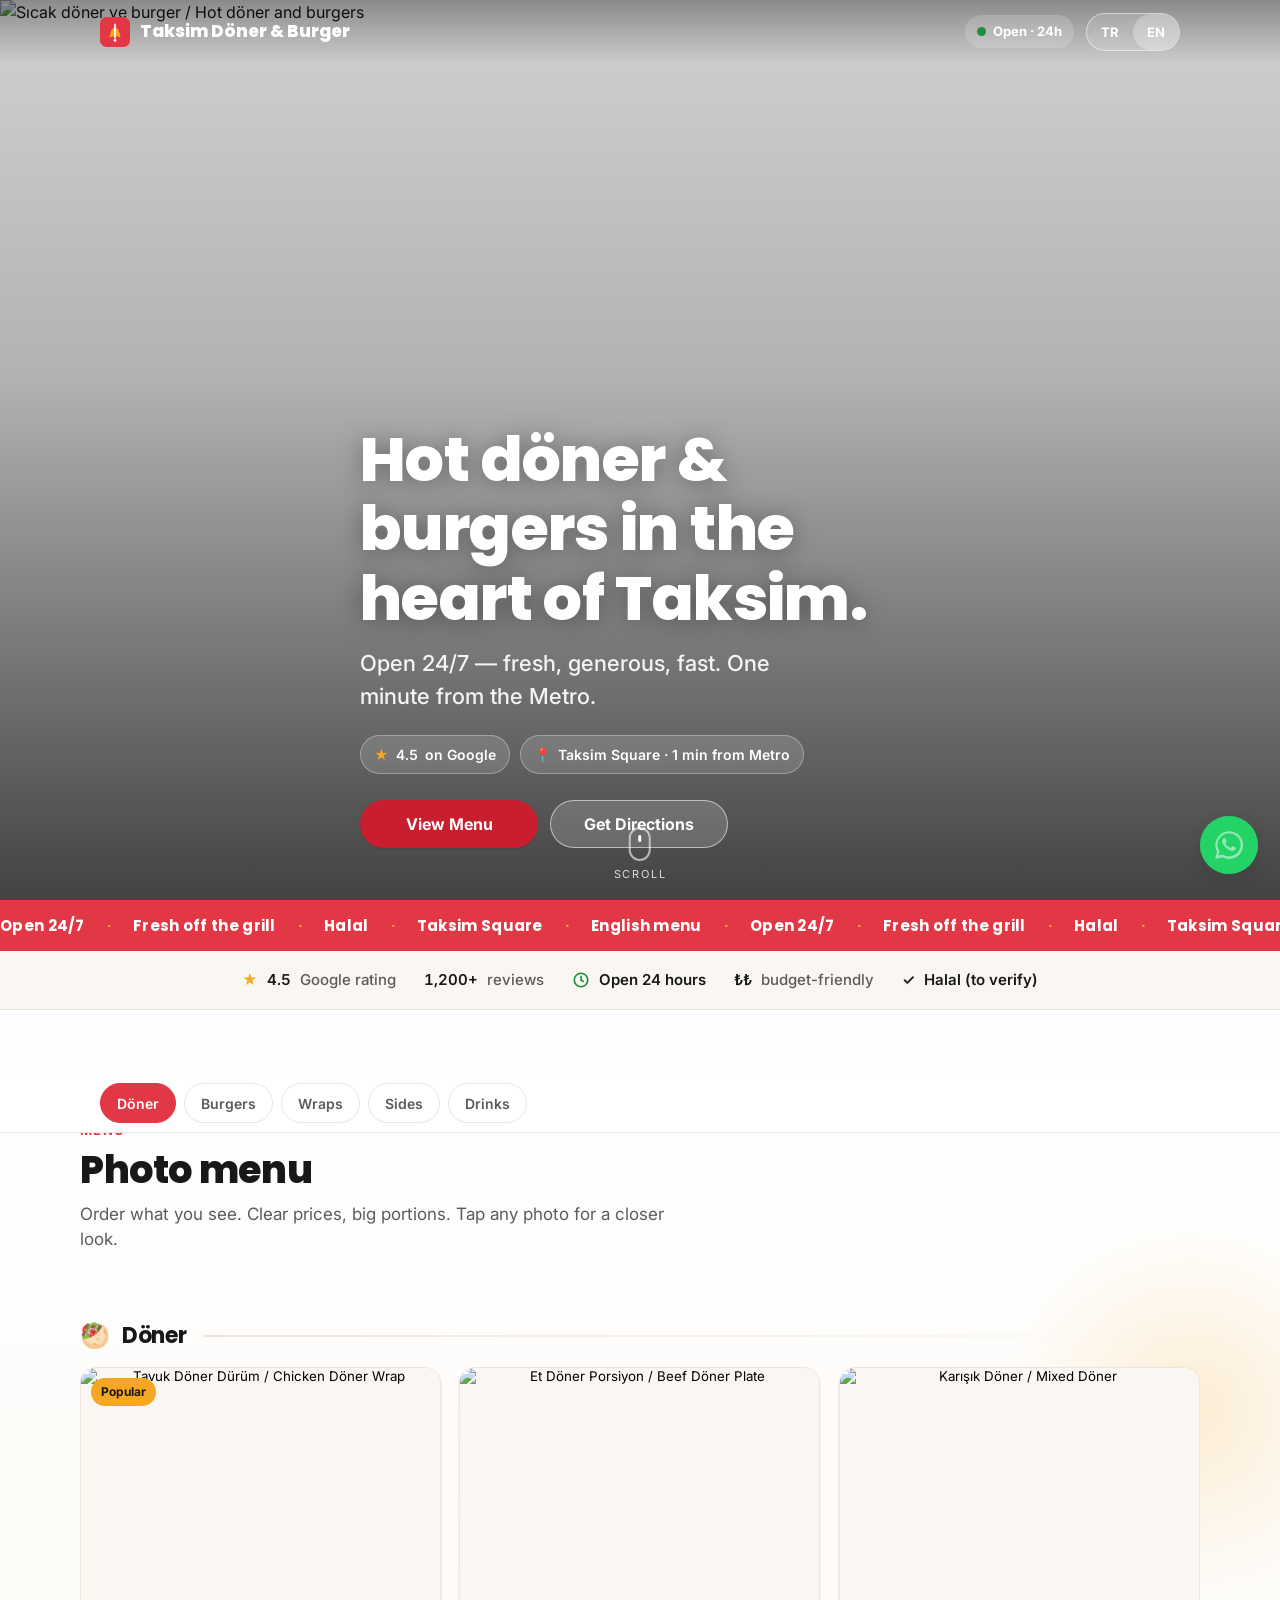
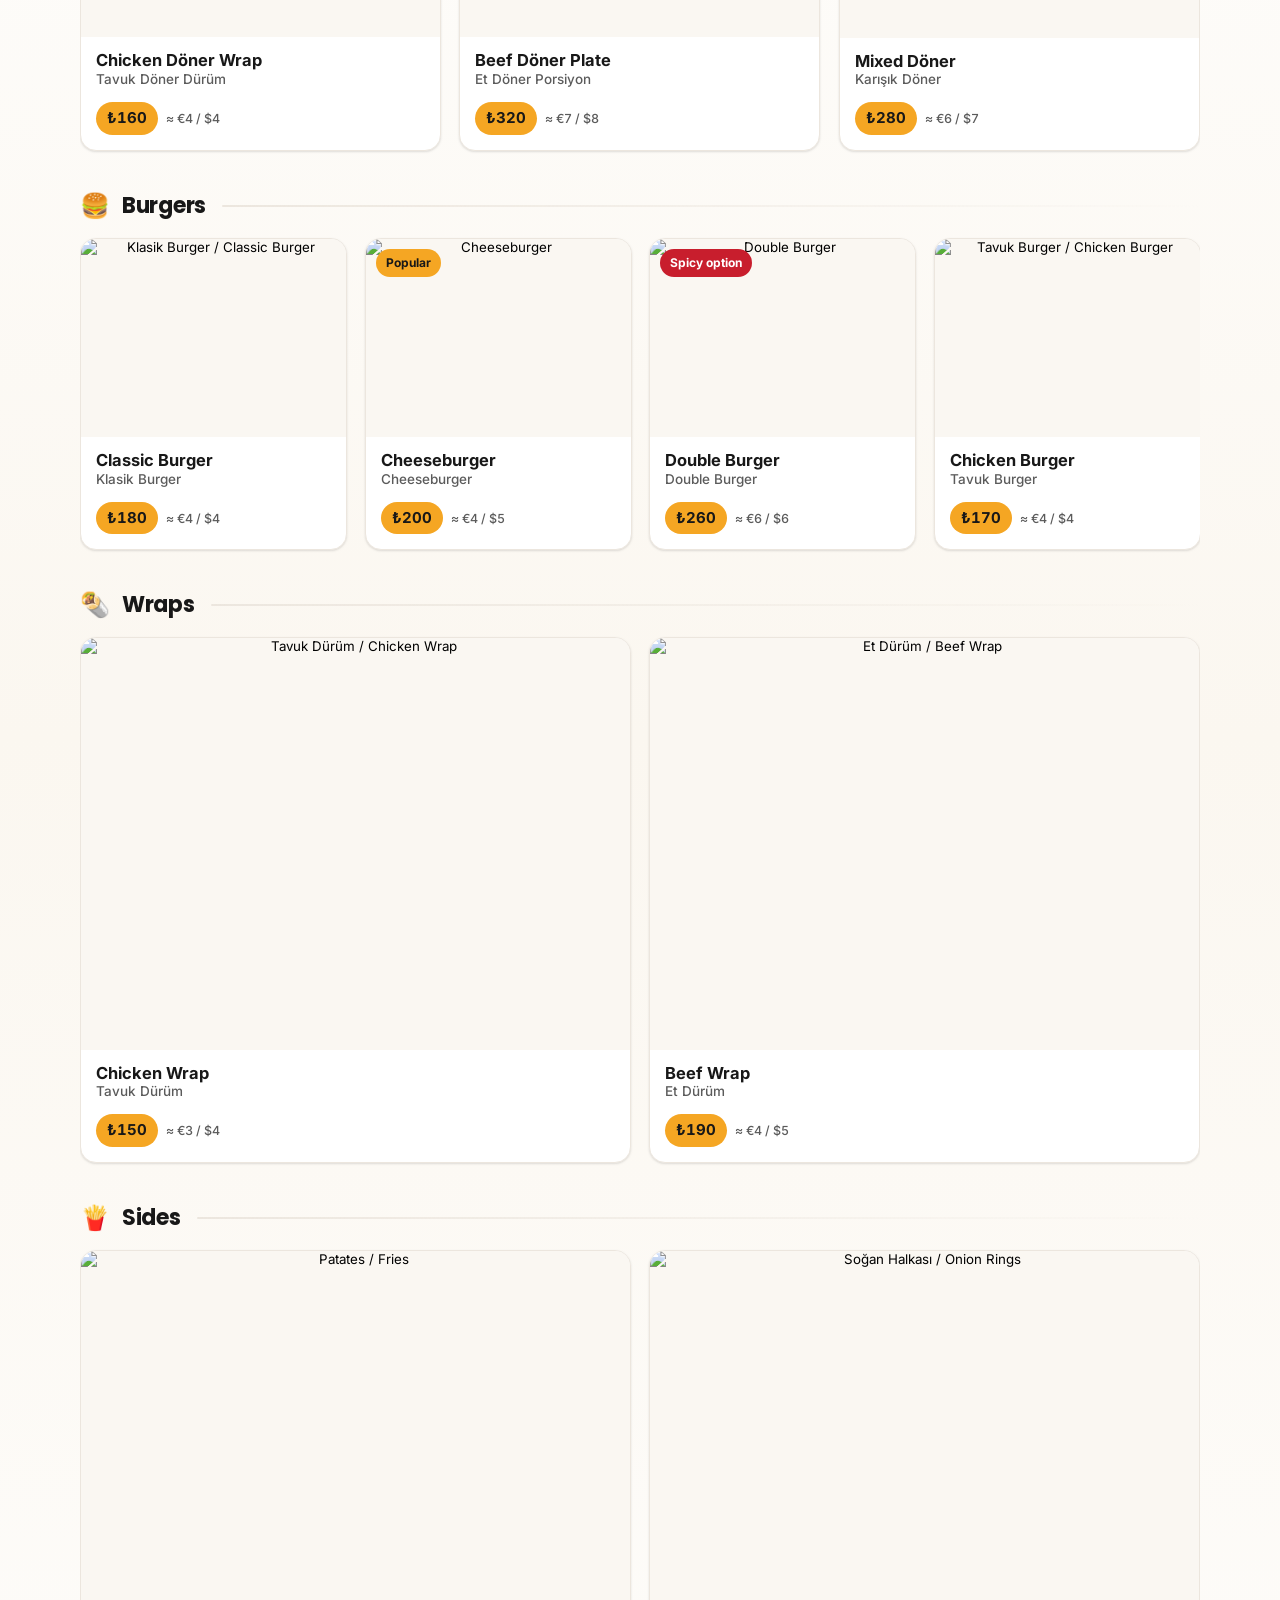
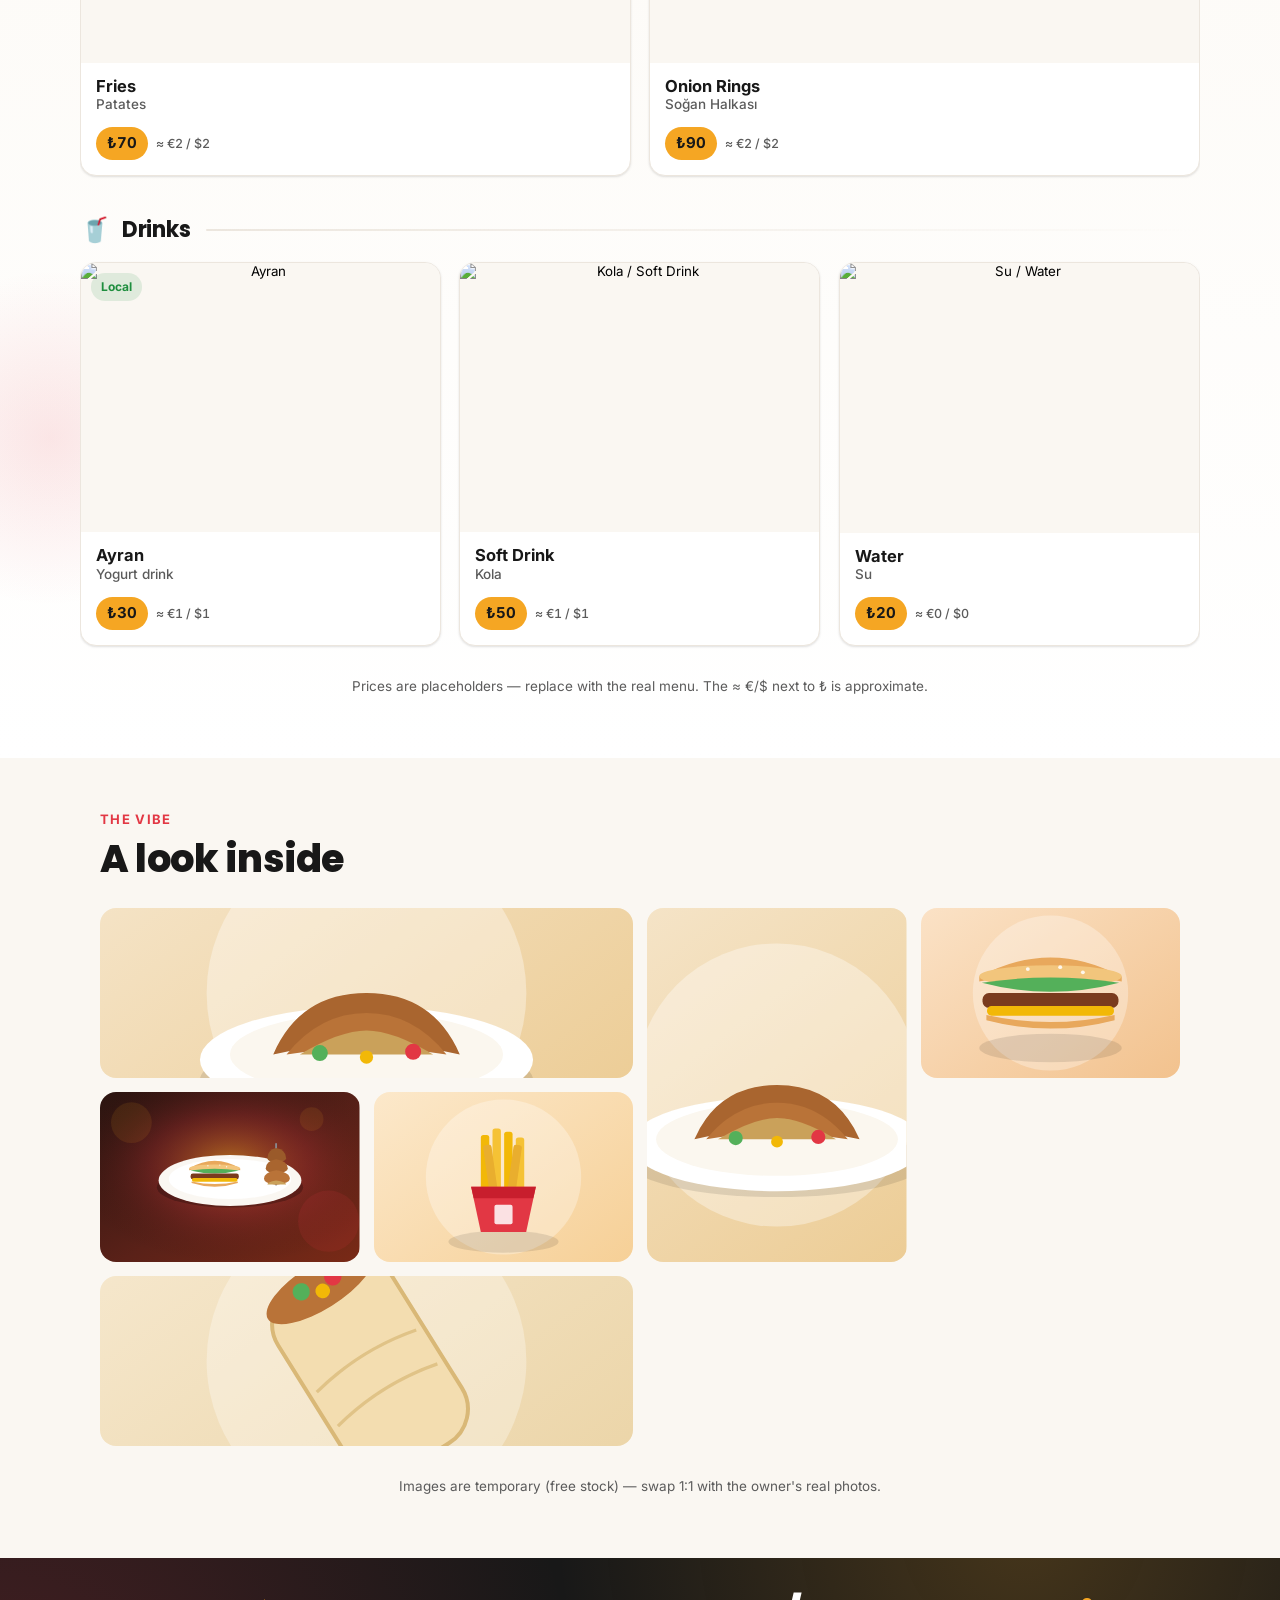
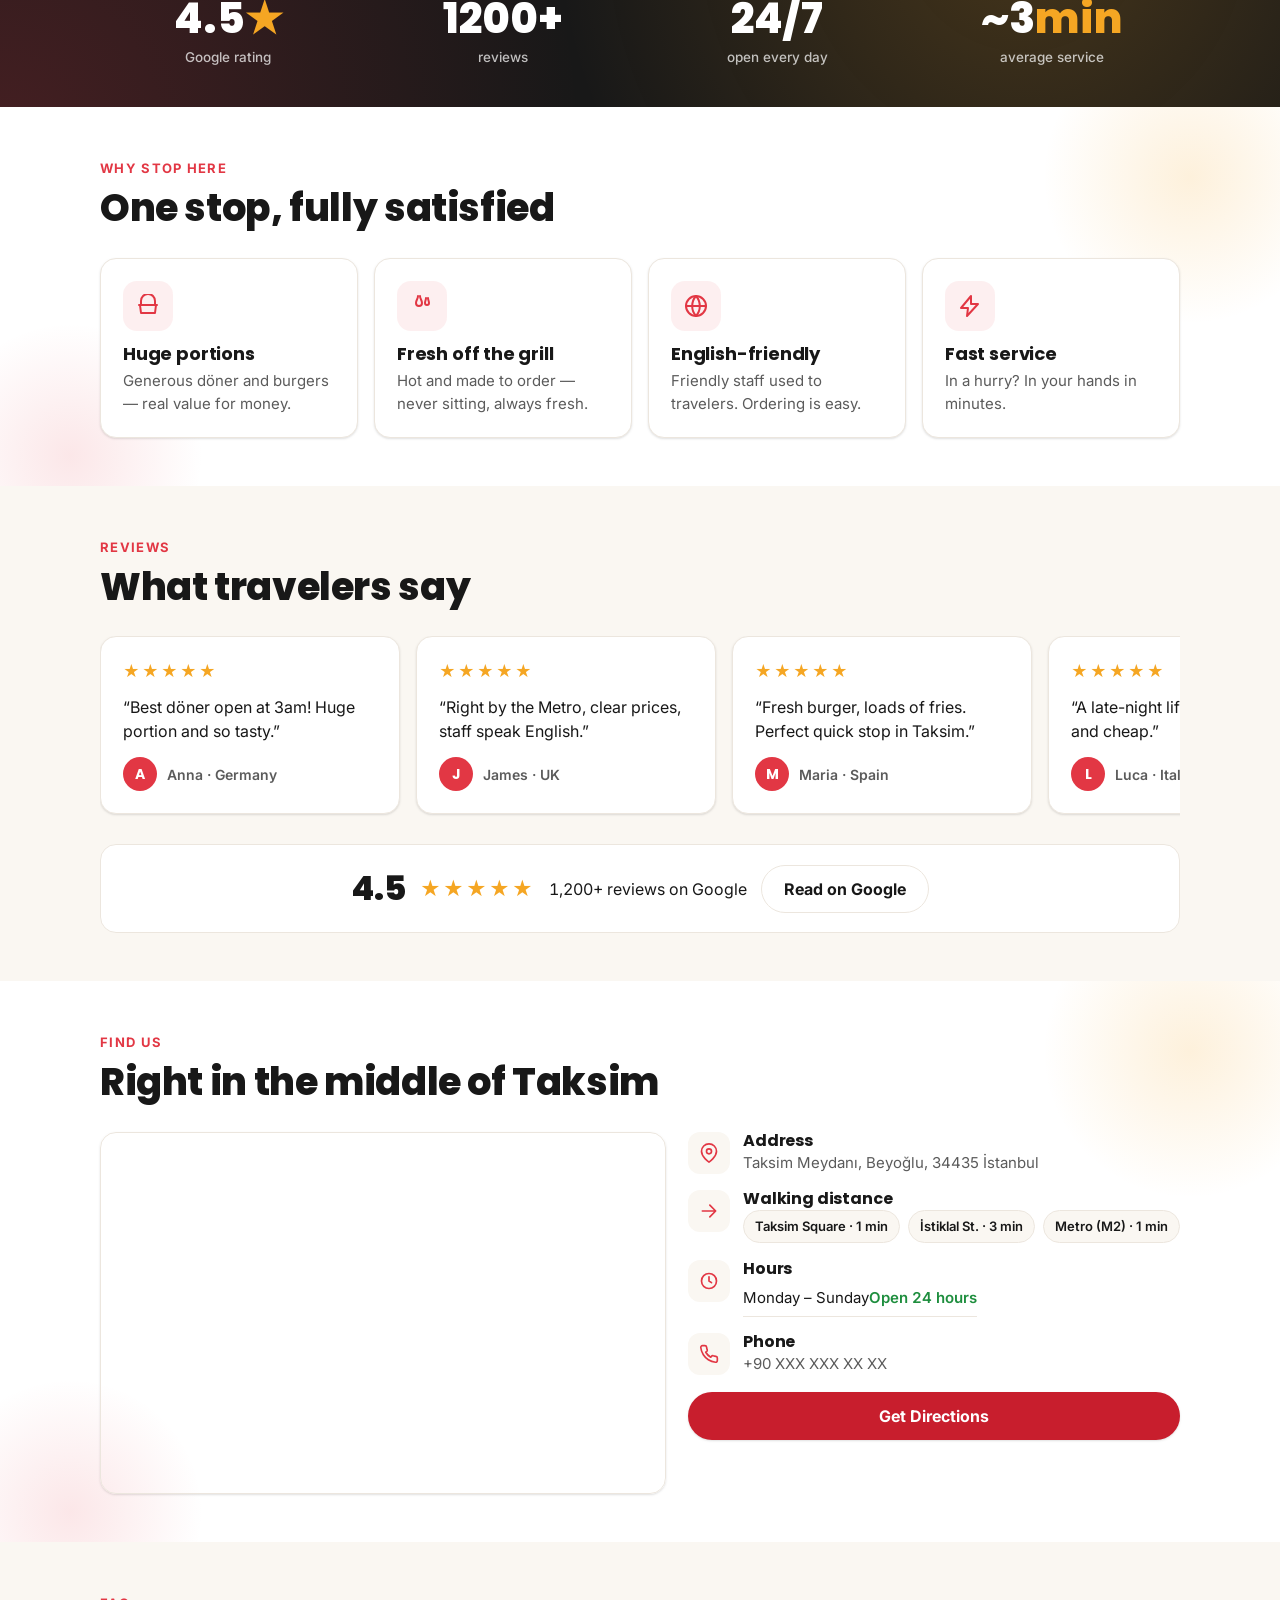
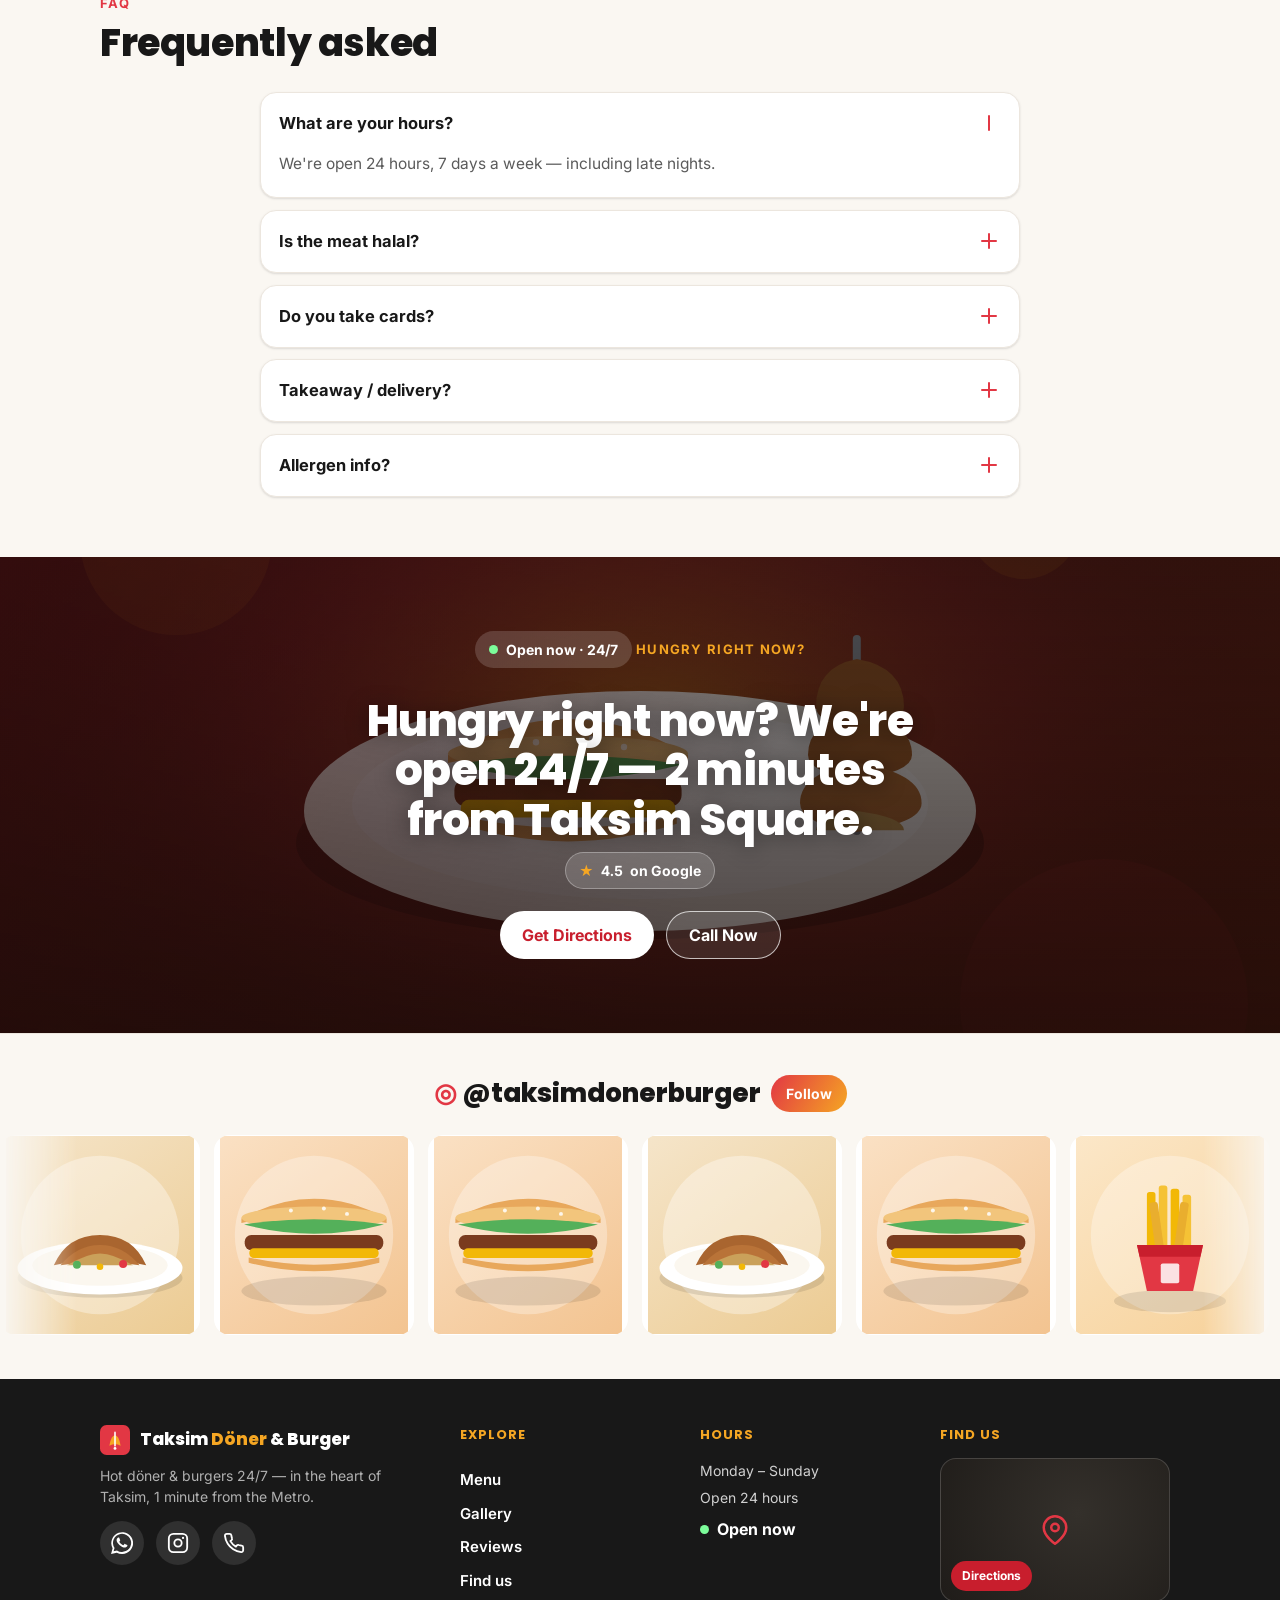
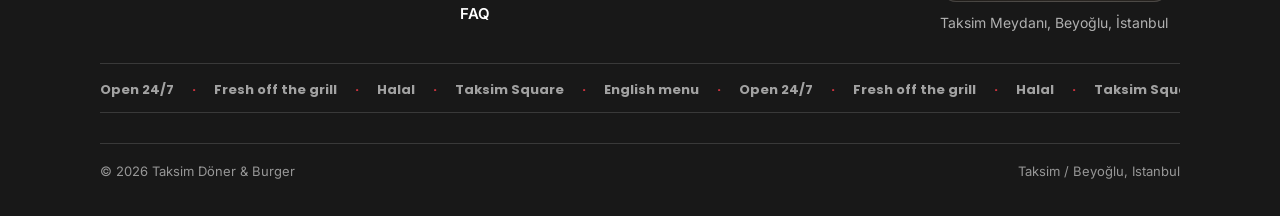
==== index.html @ 510b8939 "Taksim Döner & Burger — bilingual single-page restaurant site Static HTML + token CSS + vanilla JS w" ====
<!DOCTYPE html>
<html lang="tr">
<head>
  <meta charset="UTF-8" />
  <meta name="viewport" content="width=device-width, initial-scale=1, viewport-fit=cover" />
  <meta name="theme-color" content="#E23744" />

  <title>Taksim Döner &amp; Burger — 7/24 Sıcak Döner &amp; Burger | Taksim, İstanbul</title>
  <meta name="description" content="Taksim'in göbeğinde 7/24 açık, taze döner ve burger. Metro'ya 1 dakika. · Hot döner &amp; burgers in the heart of Taksim, open 24/7. 1 min from the Metro." />

  <link rel="canonical" href="https://taksimdonerburger.com/" />
  <link rel="icon" type="image/svg+xml" href="assets/favicon.svg" />
  <link rel="apple-touch-icon" href="assets/favicon.svg" />
  <link rel="manifest" href="site.webmanifest" />

  <!-- Open Graph / Twitter -->
  <meta property="og:type" content="restaurant" />
  <meta property="og:title" content="Taksim Döner &amp; Burger — open 24/7 in the heart of Taksim" />
  <meta property="og:description" content="Taze döner &amp; burger, 7/24 açık. Metro'ya 1 dakika. · Fresh döner &amp; burgers, open 24/7, 1 min from the Metro." />
  <meta property="og:image" content="assets/og.svg" />
  <meta property="og:locale" content="tr_TR" />
  <meta property="og:locale:alternate" content="en_US" />
  <meta name="twitter:card" content="summary_large_image" />

  <!-- Preconnect to media/lib CDNs -->
  <link rel="preconnect" href="https://images.unsplash.com" crossorigin />
  <link rel="preconnect" href="https://fonts.googleapis.com" />
  <link rel="preconnect" href="https://fonts.gstatic.com" crossorigin />
  <link rel="stylesheet" href="https://fonts.googleapis.com/css2?family=Inter:wght@400;500;600;700&family=Poppins:wght@600;700;800&display=swap" />
  <link rel="stylesheet" href="css/styles.css" />

  <!-- Restaurant JSON-LD (rich) -->
  <script type="application/ld+json">
  {
    "@context": "https://schema.org",
    "@type": "Restaurant",
    "name": "Taksim Döner & Burger",
    "image": "https://taksimdonerburger.com/assets/og.svg",
    "url": "https://taksimdonerburger.com/",
    "telephone": "+90XXXXXXXXXX",
    "servesCuisine": ["Döner", "Turkish", "Burgers", "Fast Food", "Halal"],
    "priceRange": "₺₺",
    "address": { "@type": "PostalAddress", "streetAddress": "Taksim Meydanı, Beyoğlu", "addressLocality": "İstanbul", "addressRegion": "İstanbul", "postalCode": "34435", "addressCountry": "TR" },
    "geo": { "@type": "GeoCoordinates", "latitude": 41.0364979, "longitude": 28.9826732 },
    "openingHoursSpecification": { "@type": "OpeningHoursSpecification", "dayOfWeek": ["Monday","Tuesday","Wednesday","Thursday","Friday","Saturday","Sunday"], "opens": "00:00", "closes": "23:59" },
    "aggregateRating": { "@type": "AggregateRating", "ratingValue": "4.5", "reviewCount": "1200" },
    "hasMap": "https://www.google.com/maps/place/Taksim+D%C3%B6ner+%26+Burger/@41.0364979,28.9826732,17z",
    "sameAs": ["https://instagram.com/"],
    "acceptsReservations": "False"
  }
  </script>
</head>
<body>
  <div class="progress" id="progress" aria-hidden="true"></div>

  <!-- ===================== TOP BAR ===================== -->
  <header class="topbar">
    <div class="wrap">
      <a class="brandmark" href="#top" aria-label="Taksim Döner & Burger — home">
        <img class="logo" src="assets/favicon.svg" width="30" height="30" alt="" />
        <span>Taksim <span class="accent">Döner</span> &amp; Burger</span>
      </a>
      <div class="spacer"></div>
      <span class="badge-open" id="openBadge" role="status" data-openstate>
        <span class="dot"></span>
        <span data-tr="Açık · 7/24" data-en="Open · 24h">Açık · 7/24</span>
      </span>
      <div class="lang-toggle" role="group" aria-label="Language / Dil">
        <span class="pill" aria-hidden="true"></span>
        <button id="btnTR" type="button" aria-pressed="true">TR</button>
        <button id="btnEN" type="button" aria-pressed="false">EN</button>
      </div>
      <a class="icon-btn topbar-phone" href="tel:+90XXXXXXXXXX" aria-label="Call / Ara">
        <svg width="22" height="22" viewBox="0 0 24 24" fill="none" stroke="currentColor" stroke-width="2" stroke-linecap="round" stroke-linejoin="round"><path d="M22 16.92v3a2 2 0 0 1-2.18 2 19.79 19.79 0 0 1-8.63-3.07 19.5 19.5 0 0 1-6-6 19.79 19.79 0 0 1-3.07-8.67A2 2 0 0 1 4.11 2h3a2 2 0 0 1 2 1.72c.13 1.05.36 2.07.7 3.06a2 2 0 0 1-.45 2.11L8.09 9.91a16 16 0 0 0 6 6l1.02-1.27a2 2 0 0 1 2.11-.45c.99.34 2.01.57 3.06.7A2 2 0 0 1 22 16.92z"/></svg>
      </a>
    </div>
  </header>
  <span id="top"></span>

  <!-- ===================== HERO ===================== -->
  <section class="hero" aria-label="Taksim Döner & Burger">
    <div class="media">
      <img class="kb" id="heroPoster" src="https://images.unsplash.com/photo-1561758033-d89a9ad46330?auto=format&fit=crop&w=1600&h=1000&q=80" data-fallback="assets/hero.svg" width="1600" height="1000" alt="Sıcak döner ve burger / Hot döner and burgers" fetchpriority="high" />
      <video id="heroVideo" muted loop playsinline autoplay preload="metadata" poster="assets/hero.svg" aria-hidden="true">
        <source src="assets/video/hero-1080.webm" type="video/webm" />
        <source src="assets/video/hero-1080.mp4" type="video/mp4" />
      </video>
    </div>
    <div class="scrim"></div>
    <div class="wrap">
      <h1 id="heroTitle" data-tr="Taksim'in göbeğinde sıcak döner &amp; burger." data-en="Hot döner &amp; burgers in the heart of Taksim.">Taksim'in göbeğinde sıcak döner &amp; burger.</h1>
      <p class="hook" data-tr="7/24 açığız — taze, doyurucu, hızlı. Metro'ya 1 dakika." data-en="Open 24/7 — fresh, generous, fast. One minute from the Metro.">7/24 açığız — taze, doyurucu, hızlı. Metro'ya 1 dakika.</p>
      <div class="chips">
        <span class="chip"><span class="star">★</span> <span class="tnum">4.5</span> <span data-tr="Google'da" data-en="on Google">Google'da</span></span>
        <span class="chip">📍 <span data-tr="Taksim Meydanı · Metro'ya 1 dk" data-en="Taksim Square · 1 min from Metro">Taksim Meydanı · Metro'ya 1 dk</span></span>
      </div>
      <div class="cta-row">
        <a class="btn btn-primary" href="#menu" data-tr="Menüyü Gör" data-en="View Menu">Menüyü Gör</a>
        <a class="btn btn-light" href="https://www.google.com/maps/place/Taksim+D%C3%B6ner+%26+Burger/@41.0364979,28.9826732,17z" target="_blank" rel="noopener" data-tr="Yol Tarifi" data-en="Get Directions">Yol Tarifi</a>
      </div>
    </div>
    <div class="scroll-cue" aria-hidden="true"><span class="mouse"></span><span data-tr="Kaydır" data-en="Scroll">Kaydır</span></div>
  </section>

  <!-- ===================== MARQUEE ===================== -->
  <div class="marquee" aria-hidden="true">
    <div class="track" id="marqueeTrack"></div>
  </div>

  <!-- ===================== TRUST ===================== -->
  <div class="trust">
    <div class="wrap">
      <span class="item"><span class="star">★</span> <span class="tnum" data-count="4.5">4.5</span> <span class="sub" data-tr="Google puanı" data-en="Google rating">Google puanı</span></span>
      <span class="item"><span class="tnum" data-count="1200" data-suffix="+">1,200+</span> <span class="sub" data-tr="değerlendirme" data-en="reviews">değerlendirme</span></span>
      <span class="item">
        <svg width="18" height="18" viewBox="0 0 24 24" fill="none" stroke="var(--success)" stroke-width="2.2" stroke-linecap="round" stroke-linejoin="round"><circle cx="12" cy="12" r="9"/><path d="M12 7v5l3 2"/></svg>
        <span data-tr="7/24 Açık" data-en="Open 24 hours">7/24 Açık</span>
      </span>
      <span class="item"><span class="tnum">₺₺</span> <span class="sub" data-tr="uygun fiyat" data-en="budget-friendly">uygun fiyat</span></span>
      <span class="item">✓ <span data-tr="Helal (doğrulanacak)" data-en="Halal (to verify)">Helal (doğrulanacak)</span></span>
    </div>
  </div>

  <!-- ===================== MENU ===================== -->
  <section id="menu">
    <div class="menu-tabs-shell">
      <nav class="menu-tabs" id="menuTabs" aria-label="Menu categories">
        <a href="#cat-doner"  data-tr="Döner"  data-en="Döner">Döner</a>
        <a href="#cat-burger" data-tr="Burger" data-en="Burgers">Burger</a>
        <a href="#cat-wrap"   data-tr="Dürüm"  data-en="Wraps">Dürüm</a>
        <a href="#cat-sides"  data-tr="Yanlar" data-en="Sides">Yanlar</a>
        <a href="#cat-drinks" data-tr="İçecek" data-en="Drinks">İçecek</a>
      </nav>
    </div>

    <div class="wrap section">
      <div class="sec-head reveal">
        <span class="eyebrow" data-tr="Menü" data-en="Menu">Menü</span>
        <h2 data-tr="Fotoğraflı menü" data-en="Photo menu">Fotoğraflı menü</h2>
        <p class="lead" data-tr="Gördüğünü ısmarla. Fiyatlar net, porsiyonlar büyük. Fotoğrafa dokun, yakından gör." data-en="Order what you see. Clear prices, big portions. Tap any photo for a closer look.">Gördüğünü ısmarla. Fiyatlar net, porsiyonlar büyük. Fotoğrafa dokun, yakından gör.</p>
      </div>

      <!-- DÖNER -->
      <div class="menu-cat" id="cat-doner">
        <h3 class="reveal"><span class="em">🥙</span> <span data-tr="Döner" data-en="Döner">Döner</span></h3>
        <div class="menu-grid">
          <article class="card reveal" data-name-tr="Tavuk Döner Dürüm" data-name-en="Chicken Döner Wrap" data-price="160" data-img="assets/doner.svg">
            <figure><button class="photo" type="button" aria-label="Tavuk Döner Dürüm"><img src="https://images.unsplash.com/photo-1633321702518-7feccafb94d5?auto=format&fit=crop&w=800&h=600&q=80" data-fallback="assets/doner.svg" width="800" height="600" loading="eager" decoding="async" alt="Tavuk Döner Dürüm / Chicken Döner Wrap" /></button><span class="tag popular" data-tr="Popüler" data-en="Popular">Popüler</span></figure>
            <div class="body"><div class="name"><span data-tr="Tavuk Döner Dürüm" data-en="Chicken Döner Wrap">Tavuk Döner Dürüm</span><span class="en2" data-tr="Chicken Döner Wrap" data-en="Tavuk Döner Dürüm">Chicken Döner Wrap</span></div>
            <div class="priceline"><span class="price-chip tnum">₺160</span><span class="price-approx tnum"></span></div></div>
          </article>
          <article class="card reveal" data-name-tr="Et Döner Porsiyon" data-name-en="Beef Döner Plate" data-price="320" data-img="assets/doner.svg">
            <figure><button class="photo" type="button" aria-label="Et Döner Porsiyon"><img src="https://images.unsplash.com/photo-1601050690597-df0568f70950?auto=format&fit=crop&w=800&h=600&q=80" data-fallback="assets/doner.svg" width="800" height="600" loading="eager" decoding="async" alt="Et Döner Porsiyon / Beef Döner Plate" /></button></figure>
            <div class="body"><div class="name"><span data-tr="Et Döner Porsiyon" data-en="Beef Döner Plate">Et Döner Porsiyon</span><span class="en2" data-tr="Beef Döner Plate" data-en="Et Döner Porsiyon">Beef Döner Plate</span></div>
            <div class="priceline"><span class="price-chip tnum">₺320</span><span class="price-approx tnum"></span></div></div>
          </article>
          <article class="card reveal" data-name-tr="Karışık Döner" data-name-en="Mixed Döner" data-price="280" data-img="assets/doner.svg">
            <figure><button class="photo" type="button" aria-label="Karışık Döner"><img src="https://images.unsplash.com/photo-1610057099443-fde8c4d50f91?auto=format&fit=crop&w=800&h=600&q=80" data-fallback="assets/doner.svg" width="800" height="600" loading="eager" decoding="async" alt="Karışık Döner / Mixed Döner" /></button></figure>
            <div class="body"><div class="name"><span data-tr="Karışık Döner" data-en="Mixed Döner">Karışık Döner</span><span class="en2" data-tr="Mixed Döner" data-en="Karışık Döner">Mixed Döner</span></div>
            <div class="priceline"><span class="price-chip tnum">₺280</span><span class="price-approx tnum"></span></div></div>
          </article>
        </div>
      </div>

      <!-- BURGERS -->
      <div class="menu-cat" id="cat-burger">
        <h3 class="reveal"><span class="em">🍔</span> <span data-tr="Burger" data-en="Burgers">Burger</span></h3>
        <div class="menu-grid">
          <article class="card reveal" data-name-tr="Klasik Burger" data-name-en="Classic Burger" data-price="180" data-img="assets/burger.svg">
            <figure><button class="photo" type="button" aria-label="Klasik Burger"><img src="https://images.unsplash.com/photo-1568901346375-23c9450c58cd?auto=format&fit=crop&w=800&h=600&q=80" data-fallback="assets/burger.svg" width="800" height="600" loading="eager" decoding="async" alt="Klasik Burger / Classic Burger" /></button></figure>
            <div class="body"><div class="name"><span data-tr="Klasik Burger" data-en="Classic Burger">Klasik Burger</span><span class="en2" data-tr="Classic Burger" data-en="Klasik Burger">Classic Burger</span></div>
            <div class="priceline"><span class="price-chip tnum">₺180</span><span class="price-approx tnum"></span></div></div>
          </article>
          <article class="card reveal" data-name-tr="Cheeseburger" data-name-en="Cheeseburger" data-price="200" data-img="assets/burger.svg">
            <figure><button class="photo" type="button" aria-label="Cheeseburger"><img src="https://images.unsplash.com/photo-1550547660-d9450f859349?auto=format&fit=crop&w=800&h=600&q=80" data-fallback="assets/burger.svg" width="800" height="600" loading="eager" decoding="async" alt="Cheeseburger" /></button><span class="tag popular" data-tr="Popüler" data-en="Popular">Popüler</span></figure>
            <div class="body"><div class="name"><span data-tr="Cheeseburger" data-en="Cheeseburger">Cheeseburger</span><span class="en2" data-tr="Cheeseburger" data-en="Cheeseburger">Cheeseburger</span></div>
            <div class="priceline"><span class="price-chip tnum">₺200</span><span class="price-approx tnum"></span></div></div>
          </article>
          <article class="card reveal" data-name-tr="Double Burger" data-name-en="Double Burger" data-price="260" data-img="assets/burger.svg">
            <figure><button class="photo" type="button" aria-label="Double Burger"><img src="https://images.unsplash.com/photo-1586190848861-99aa4a171e90?auto=format&fit=crop&w=800&h=600&q=80" data-fallback="assets/burger.svg" width="800" height="600" loading="eager" decoding="async" alt="Double Burger" /></button><span class="tag spicy" data-tr="Acılı opsiyon" data-en="Spicy option">Acılı opsiyon</span></figure>
            <div class="body"><div class="name"><span data-tr="Double Burger" data-en="Double Burger">Double Burger</span><span class="en2" data-tr="Double Burger" data-en="Double Burger">Double Burger</span></div>
            <div class="priceline"><span class="price-chip tnum">₺260</span><span class="price-approx tnum"></span></div></div>
          </article>
          <article class="card reveal" data-name-tr="Tavuk Burger" data-name-en="Chicken Burger" data-price="170" data-img="assets/burger.svg">
            <figure><button class="photo" type="button" aria-label="Tavuk Burger"><img src="https://images.unsplash.com/photo-1606755962773-d324e0a13086?auto=format&fit=crop&w=800&h=600&q=80" data-fallback="assets/burger.svg" width="800" height="600" loading="eager" decoding="async" alt="Tavuk Burger / Chicken Burger" /></button></figure>
            <div class="body"><div class="name"><span data-tr="Tavuk Burger" data-en="Chicken Burger">Tavuk Burger</span><span class="en2" data-tr="Chicken Burger" data-en="Tavuk Burger">Chicken Burger</span></div>
            <div class="priceline"><span class="price-chip tnum">₺170</span><span class="price-approx tnum"></span></div></div>
          </article>
        </div>
      </div>

      <!-- WRAPS -->
      <div class="menu-cat" id="cat-wrap">
        <h3 class="reveal"><span class="em">🌯</span> <span data-tr="Dürüm" data-en="Wraps">Dürüm</span></h3>
        <div class="menu-grid">
          <article class="card reveal" data-name-tr="Tavuk Dürüm" data-name-en="Chicken Wrap" data-price="150" data-img="assets/wrap.svg">
            <figure><button class="photo" type="button" aria-label="Tavuk Dürüm"><img src="https://images.unsplash.com/photo-1626700051175-6818013e1d4f?auto=format&fit=crop&w=800&h=600&q=80" data-fallback="assets/wrap.svg" width="800" height="600" loading="eager" decoding="async" alt="Tavuk Dürüm / Chicken Wrap" /></button></figure>
            <div class="body"><div class="name"><span data-tr="Tavuk Dürüm" data-en="Chicken Wrap">Tavuk Dürüm</span><span class="en2" data-tr="Chicken Wrap" data-en="Tavuk Dürüm">Chicken Wrap</span></div>
            <div class="priceline"><span class="price-chip tnum">₺150</span><span class="price-approx tnum"></span></div></div>
          </article>
          <article class="card reveal" data-name-tr="Et Dürüm" data-name-en="Beef Wrap" data-price="190" data-img="assets/wrap.svg">
            <figure><button class="photo" type="button" aria-label="Et Dürüm"><img src="https://images.unsplash.com/photo-1562967914-608f82629710?auto=format&fit=crop&w=800&h=600&q=80" data-fallback="assets/wrap.svg" width="800" height="600" loading="eager" decoding="async" alt="Et Dürüm / Beef Wrap" /></button></figure>
            <div class="body"><div class="name"><span data-tr="Et Dürüm" data-en="Beef Wrap">Et Dürüm</span><span class="en2" data-tr="Beef Wrap" data-en="Et Dürüm">Beef Wrap</span></div>
            <div class="priceline"><span class="price-chip tnum">₺190</span><span class="price-approx tnum"></span></div></div>
          </article>
        </div>
      </div>

      <!-- SIDES -->
      <div class="menu-cat" id="cat-sides">
        <h3 class="reveal"><span class="em">🍟</span> <span data-tr="Yanlar" data-en="Sides">Yanlar</span></h3>
        <div class="menu-grid">
          <article class="card reveal" data-name-tr="Patates" data-name-en="Fries" data-price="70" data-img="assets/sides.svg">
            <figure><button class="photo" type="button" aria-label="Patates"><img src="https://images.unsplash.com/photo-1573080496219-bb080dd4f877?auto=format&fit=crop&w=800&h=600&q=80" data-fallback="assets/sides.svg" width="800" height="600" loading="eager" decoding="async" alt="Patates / Fries" /></button></figure>
            <div class="body"><div class="name"><span data-tr="Patates" data-en="Fries">Patates</span><span class="en2" data-tr="Fries" data-en="Patates">Fries</span></div>
            <div class="priceline"><span class="price-chip tnum">₺70</span><span class="price-approx tnum"></span></div></div>
          </article>
          <article class="card reveal" data-name-tr="Soğan Halkası" data-name-en="Onion Rings" data-price="90" data-img="assets/sides.svg">
            <figure><button class="photo" type="button" aria-label="Soğan Halkası"><img src="https://images.unsplash.com/photo-1639024471283-03518883512d?auto=format&fit=crop&w=800&h=600&q=80" data-fallback="assets/sides.svg" width="800" height="600" loading="eager" decoding="async" alt="Soğan Halkası / Onion Rings" /></button></figure>
            <div class="body"><div class="name"><span data-tr="Soğan Halkası" data-en="Onion Rings">Soğan Halkası</span><span class="en2" data-tr="Onion Rings" data-en="Soğan Halkası">Onion Rings</span></div>
            <div class="priceline"><span class="price-chip tnum">₺90</span><span class="price-approx tnum"></span></div></div>
          </article>
        </div>
      </div>

      <!-- DRINKS -->
      <div class="menu-cat" id="cat-drinks">
        <h3 class="reveal"><span class="em">🥤</span> <span data-tr="İçecek" data-en="Drinks">İçecek</span></h3>
        <div class="menu-grid">
          <article class="card reveal" data-name-tr="Ayran" data-name-en="Ayran" data-price="30" data-img="assets/drinks.svg">
            <figure><button class="photo" type="button" aria-label="Ayran"><img src="https://images.unsplash.com/photo-1550583724-b2692b85b150?auto=format&fit=crop&w=800&h=600&q=80" data-fallback="assets/drinks.svg" width="800" height="600" loading="eager" decoding="async" alt="Ayran" /></button><span class="tag veg" data-tr="Yerel" data-en="Local">Yerel</span></figure>
            <div class="body"><div class="name"><span data-tr="Ayran" data-en="Ayran">Ayran</span><span class="en2" data-tr="Yoğurt içeceği" data-en="Yogurt drink">Yoğurt içeceği</span></div>
            <div class="priceline"><span class="price-chip tnum">₺30</span><span class="price-approx tnum"></span></div></div>
          </article>
          <article class="card reveal" data-name-tr="Kola" data-name-en="Soft Drink" data-price="50" data-img="assets/drinks.svg">
            <figure><button class="photo" type="button" aria-label="Kola"><img src="https://images.unsplash.com/photo-1581636625402-29b2a704ef13?auto=format&fit=crop&w=800&h=600&q=80" data-fallback="assets/drinks.svg" width="800" height="600" loading="eager" decoding="async" alt="Kola / Soft Drink" /></button></figure>
            <div class="body"><div class="name"><span data-tr="Kola" data-en="Soft Drink">Kola</span><span class="en2" data-tr="Soft Drink" data-en="Kola">Soft Drink</span></div>
            <div class="priceline"><span class="price-chip tnum">₺50</span><span class="price-approx tnum"></span></div></div>
          </article>
          <article class="card reveal" data-name-tr="Su" data-name-en="Water" data-price="20" data-img="assets/drinks.svg">
            <figure><button class="photo" type="button" aria-label="Su"><img src="https://images.unsplash.com/photo-1560023907-5f339617ea30?auto=format&fit=crop&w=800&h=600&q=80" data-fallback="assets/drinks.svg" width="800" height="600" loading="eager" decoding="async" alt="Su / Water" /></button></figure>
            <div class="body"><div class="name"><span data-tr="Su" data-en="Water">Su</span><span class="en2" data-tr="Water" data-en="Su">Water</span></div>
            <div class="priceline"><span class="price-chip tnum">₺20</span><span class="price-approx tnum"></span></div></div>
          </article>
        </div>
      </div>

      <p class="menu-note" data-tr="Fiyatlar örnektir — gerçek menü ile güncelleyin. ₺ yanındaki ≈ €/$ yaklaşıktır." data-en="Prices are placeholders — replace with the real menu. The ≈ €/$ next to ₺ is approximate.">Fiyatlar örnektir — gerçek menü ile güncelleyin. ₺ yanındaki ≈ €/$ yaklaşıktır.</p>
    </div>
  </section>

  <!-- ===================== GALLERY ===================== -->
  <section class="section alt" id="gallery">
    <div class="wrap">
      <div class="sec-head reveal">
        <span class="eyebrow" data-tr="Ortam" data-en="The vibe">Ortam</span>
        <h2 data-tr="Bir bakış" data-en="A look inside">Bir bakış</h2>
      </div>
      <div class="gallery">
        <figure class="wide reveal-img" data-name-tr="Izgara başında" data-name-en="At the grill"><img src="https://images.unsplash.com/photo-1544025162-d76694265947?auto=format&fit=crop&w=900&h=600&q=80" data-fallback="assets/doner.svg" width="900" height="600" loading="lazy" decoding="async" alt="Izgara / Grill" /><figcaption data-tr="Izgara başında" data-en="At the grill">Izgara başında</figcaption></figure>
        <figure class="tall reveal-img" data-name-tr="Döner şişte" data-name-en="Döner on the spit"><img src="https://images.unsplash.com/photo-1529006557810-274b9b2fc783?auto=format&fit=crop&w=600&h=800&q=80" data-fallback="assets/doner.svg" width="600" height="800" loading="lazy" decoding="async" alt="Döner şişte / Döner on the spit" /><figcaption data-tr="Döner şişte" data-en="Döner on the spit">Döner şişte</figcaption></figure>
        <figure class="reveal-img" data-name-tr="Taze burger" data-name-en="Fresh burger"><img src="https://images.unsplash.com/photo-1571091718767-18b5b1457add?auto=format&fit=crop&w=600&h=600&q=80" data-fallback="assets/burger.svg" width="600" height="600" loading="lazy" decoding="async" alt="Taze burger / Fresh burger" /><figcaption data-tr="Taze burger" data-en="Fresh burger">Taze burger</figcaption></figure>
        <figure class="reveal-img" data-name-tr="Taksim sokakları" data-name-en="Taksim streets"><img src="https://images.unsplash.com/photo-1524231757912-21f4fe3a7200?auto=format&fit=crop&w=600&h=600&q=80" data-fallback="assets/hero.svg" width="600" height="600" loading="lazy" decoding="async" alt="Taksim / İstanbul" /><figcaption data-tr="Taksim sokakları" data-en="Taksim streets">Taksim sokakları</figcaption></figure>
        <figure class="reveal-img" data-name-tr="Sokak lezzeti" data-name-en="Street food"><img src="https://images.unsplash.com/photo-1565299624946-b28f40a0ae38?auto=format&fit=crop&w=600&h=600&q=80" data-fallback="assets/sides.svg" width="600" height="600" loading="lazy" decoding="async" alt="Sokak lezzeti / Street food" /><figcaption data-tr="Sokak lezzeti" data-en="Street food">Sokak lezzeti</figcaption></figure>
        <figure class="wide reveal-img" data-name-tr="Mutlu misafirler" data-name-en="Happy guests"><img src="https://images.unsplash.com/photo-1414235077428-338989a2e8c0?auto=format&fit=crop&w=900&h=600&q=80" data-fallback="assets/wrap.svg" width="900" height="600" loading="lazy" decoding="async" alt="Mutlu misafirler / Happy guests" /><figcaption data-tr="Mutlu misafirler" data-en="Happy guests">Mutlu misafirler</figcaption></figure>
      </div>
      <p class="menu-note" data-tr="Görseller geçici (telifsiz stok) — sahibinin gerçek fotoğraflarıyla birebir değiştirilir." data-en="Images are temporary (free stock) — swap 1:1 with the owner's real photos.">Görseller geçici (telifsiz stok) — sahibinin gerçek fotoğraflarıyla birebir değiştirilir.</p>
    </div>
  </section>

  <!-- ===================== STATS BAND ===================== -->
  <section class="stats" aria-label="Numbers">
    <div class="wrap">
      <div class="grid">
        <div class="stat reveal"><div class="n tnum"><span data-count="4.5">4.5</span><span class="u">★</span></div><div class="l" data-tr="Google puanı" data-en="Google rating">Google puanı</div></div>
        <div class="stat reveal"><div class="n tnum"><span data-count="1200" data-suffix="+">1200+</span></div><div class="l" data-tr="değerlendirme" data-en="reviews">değerlendirme</div></div>
        <div class="stat reveal"><div class="n">24/7</div><div class="l" data-tr="her gün açık" data-en="open every day">her gün açık</div></div>
        <div class="stat reveal"><div class="n tnum">~<span data-count="3">3</span><span class="u" data-tr="dk" data-en="min">dk</span></div><div class="l" data-tr="ortalama servis" data-en="average service">ortalama servis</div></div>
      </div>
    </div>
  </section>

  <!-- ===================== WHY ===================== -->
  <section class="section accent" id="why">
    <div class="wrap">
      <div class="sec-head reveal">
        <span class="eyebrow" data-tr="Neden burada?" data-en="Why stop here">Neden burada?</span>
        <h2 data-tr="Tek mola, tam doyum" data-en="One stop, fully satisfied">Tek mola, tam doyum</h2>
      </div>
      <div class="why-grid">
        <div class="feature reveal">
          <div class="ic"><svg width="24" height="24" viewBox="0 0 24 24" fill="none" stroke="currentColor" stroke-width="2" stroke-linecap="round" stroke-linejoin="round"><path d="M3 11h18M5 11V7a7 7 0 0 1 14 0v4M4 11h16l-1 8H5z"/></svg></div>
          <h3 data-tr="Kocaman porsiyon" data-en="Huge portions">Kocaman porsiyon</h3>
          <p data-tr="Doyurucu döner ve burgerler — paranın hakkını verir." data-en="Generous döner and burgers — real value for money.">Doyurucu döner ve burgerler — paranın hakkını verir.</p>
        </div>
        <div class="feature reveal">
          <div class="ic"><svg width="24" height="24" viewBox="0 0 24 24" fill="none" stroke="currentColor" stroke-width="2" stroke-linecap="round" stroke-linejoin="round"><path d="M8 2c0 3-2 4-2 7a3 3 0 0 0 6 0c0-3-2-4-2-7M16 4c0 2-1 3-1 5a2 2 0 0 0 4 0c0-2-1-3-1-5"/></svg></div>
          <h3 data-tr="Izgaradan taze" data-en="Fresh off the grill">Izgaradan taze</h3>
          <p data-tr="Sıcacık, anında pişer — bekleyen değil, taze servis." data-en="Hot and made to order — never sitting, always fresh.">Sıcacık, anında pişer — bekleyen değil, taze servis.</p>
        </div>
        <div class="feature reveal">
          <div class="ic"><svg width="24" height="24" viewBox="0 0 24 24" fill="none" stroke="currentColor" stroke-width="2" stroke-linecap="round" stroke-linejoin="round"><circle cx="12" cy="12" r="10"/><path d="M2 12h20M12 2a15 15 0 0 1 0 20M12 2a15 15 0 0 0 0 20"/></svg></div>
          <h3 data-tr="İngilizce konuşulur" data-en="English-friendly">İngilizce konuşulur</h3>
          <p data-tr="Turistlere alışkın, güler yüzlü ekip. Sipariş kolay." data-en="Friendly staff used to travelers. Ordering is easy.">Turistlere alışkın, güler yüzlü ekip. Sipariş kolay.</p>
        </div>
        <div class="feature reveal">
          <div class="ic"><svg width="24" height="24" viewBox="0 0 24 24" fill="none" stroke="currentColor" stroke-width="2" stroke-linecap="round" stroke-linejoin="round"><path d="M13 2L3 14h7l-1 8 11-12h-7z"/></svg></div>
          <h3 data-tr="Hızlı servis" data-en="Fast service">Hızlı servis</h3>
          <p data-tr="Acelen mi var? Birkaç dakikada elinde." data-en="In a hurry? In your hands in minutes.">Acelen mi var? Birkaç dakikada elinde.</p>
        </div>
      </div>
    </div>
  </section>

  <!-- ===================== REVIEWS ===================== -->
  <section class="section alt" id="reviews">
    <div class="wrap">
      <div class="sec-head reveal">
        <span class="eyebrow" data-tr="Yorumlar" data-en="Reviews">Yorumlar</span>
        <h2 data-tr="Gezginler ne diyor" data-en="What travelers say">Gezginler ne diyor</h2>
      </div>
      <div class="reviews-row">
        <div class="review reveal">
          <div class="stars" aria-label="5 / 5">★★★★★</div>
          <p data-tr="“Gece 3'te açık olan en iyi döner! Kocaman porsiyon, çok lezzetli.”" data-en="“Best döner open at 3am! Huge portion and so tasty.”">“Gece 3'te açık olan en iyi döner! Kocaman porsiyon, çok lezzetli.”</p>
          <div class="who"><span class="av">A</span><span data-tr="Anna · Almanya" data-en="Anna · Germany">Anna · Almanya</span></div>
        </div>
        <div class="review reveal">
          <div class="stars" aria-label="5 / 5">★★★★★</div>
          <p data-tr="“Metro'nun hemen yanında, fiyatlar net, ekip İngilizce biliyor.”" data-en="“Right by the Metro, clear prices, staff speak English.”">“Metro'nun hemen yanında, fiyatlar net, ekip İngilizce biliyor.”</p>
          <div class="who"><span class="av">J</span><span data-tr="James · İngiltere" data-en="James · UK">James · İngiltere</span></div>
        </div>
        <div class="review reveal">
          <div class="stars" aria-label="5 / 5">★★★★★</div>
          <p data-tr="“Burger taze, patates bol. Taksim'de hızlı bir durak için ideal.”" data-en="“Fresh burger, loads of fries. Perfect quick stop in Taksim.”">“Burger taze, patates bol. Taksim'de hızlı bir durak için ideal.”</p>
          <div class="who"><span class="av">M</span><span data-tr="Maria · İspanya" data-en="Maria · Spain">Maria · İspanya</span></div>
        </div>
        <div class="review reveal">
          <div class="stars" aria-label="5 / 5">★★★★★</div>
          <p data-tr="“Geç saatte kurtarıcı. Sıcak, hızlı, uygun fiyat.”" data-en="“A late-night lifesaver. Hot, fast and cheap.”">“Geç saatte kurtarıcı. Sıcak, hızlı, uygun fiyat.”</p>
          <div class="who"><span class="av">L</span><span data-tr="Luca · İtalya" data-en="Luca · Italy">Luca · İtalya</span></div>
        </div>
      </div>
      <div class="rating-band reveal">
        <span class="big tnum" data-count="4.5">4.5</span>
        <span class="stars" aria-hidden="true">★★★★★</span>
        <span><span class="tnum" data-count="1200" data-suffix="+">1,200+</span> <span data-tr="Google değerlendirmesi" data-en="reviews on Google">Google değerlendirmesi</span></span>
        <a class="btn btn-ghost" href="https://www.google.com/maps/place/Taksim+D%C3%B6ner+%26+Burger/@41.0364979,28.9826732,17z" target="_blank" rel="noopener" data-tr="Google'da Oku" data-en="Read on Google">Google'da Oku</a>
      </div>
    </div>
  </section>

  <!-- ===================== FIND US ===================== -->
  <section class="section accent" id="find">
    <div class="wrap">
      <div class="sec-head reveal">
        <span class="eyebrow" data-tr="Bizi bul" data-en="Find us">Bizi bul</span>
        <h2 data-tr="Taksim'in tam ortasında" data-en="Right in the middle of Taksim">Taksim'in tam ortasında</h2>
      </div>
      <div class="find-grid">
        <div class="map-card reveal">
          <iframe title="Taksim Döner & Burger — map" loading="lazy" referrerpolicy="no-referrer-when-downgrade" src="https://www.google.com/maps?q=41.0364979,28.9826732&z=17&output=embed"></iframe>
        </div>
        <div class="find-info">
          <div class="info-row reveal">
            <span class="ic"><svg width="20" height="20" viewBox="0 0 24 24" fill="none" stroke="currentColor" stroke-width="2" stroke-linecap="round" stroke-linejoin="round"><path d="M21 10c0 7-9 13-9 13s-9-6-9-13a9 9 0 0 1 18 0z"/><circle cx="12" cy="10" r="3"/></svg></span>
            <div><h3 data-tr="Adres" data-en="Address">Adres</h3><p>Taksim Meydanı, Beyoğlu, 34435 İstanbul</p></div>
          </div>
          <div class="info-row reveal">
            <span class="ic"><svg width="20" height="20" viewBox="0 0 24 24" fill="none" stroke="currentColor" stroke-width="2" stroke-linecap="round" stroke-linejoin="round"><path d="M13 5l7 7-7 7M4 12h16"/></svg></span>
            <div><h3 data-tr="Yürüme mesafesi" data-en="Walking distance">Yürüme mesafesi</h3>
              <div class="walk-pills">
                <span data-tr="Taksim Meydanı · 1 dk" data-en="Taksim Square · 1 min">Taksim Meydanı · 1 dk</span>
                <span data-tr="İstiklal Cd. · 3 dk" data-en="İstiklal St. · 3 min">İstiklal Cd. · 3 dk</span>
                <span data-tr="Metro (M2) · 1 dk" data-en="Metro (M2) · 1 min">Metro (M2) · 1 dk</span>
              </div>
            </div>
          </div>
          <div class="info-row reveal">
            <span class="ic"><svg width="20" height="20" viewBox="0 0 24 24" fill="none" stroke="currentColor" stroke-width="2" stroke-linecap="round" stroke-linejoin="round"><circle cx="12" cy="12" r="9"/><path d="M12 7v5l3 2"/></svg></span>
            <div><h3 data-tr="Saatler" data-en="Hours">Saatler</h3>
              <table class="hours-table tnum"><tr><td data-tr="Pazartesi – Pazar" data-en="Monday – Sunday">Pazartesi – Pazar</td><td data-openstate data-tr="24 saat açık" data-en="Open 24 hours">24 saat açık</td></tr></table>
            </div>
          </div>
          <div class="info-row reveal">
            <span class="ic"><svg width="20" height="20" viewBox="0 0 24 24" fill="none" stroke="currentColor" stroke-width="2" stroke-linecap="round" stroke-linejoin="round"><path d="M22 16.92v3a2 2 0 0 1-2.18 2 19.79 19.79 0 0 1-8.63-3.07 19.5 19.5 0 0 1-6-6 19.79 19.79 0 0 1-3.07-8.67A2 2 0 0 1 4.11 2h3a2 2 0 0 1 2 1.72c.13 1.05.36 2.07.7 3.06a2 2 0 0 1-.45 2.11L8.09 9.91a16 16 0 0 0 6 6l1.02-1.27a2 2 0 0 1 2.11-.45c.99.34 2.01.57 3.06.7A2 2 0 0 1 22 16.92z"/></svg></span>
            <div><h3 data-tr="Telefon" data-en="Phone">Telefon</h3><p><a href="tel:+90XXXXXXXXXX" data-copy="+90XXXXXXXXXX">+90 XXX XXX XX XX</a></p></div>
          </div>
          <a class="btn btn-primary reveal" href="https://www.google.com/maps/place/Taksim+D%C3%B6ner+%26+Burger/@41.0364979,28.9826732,17z" target="_blank" rel="noopener" data-tr="Yol Tarifi Al" data-en="Get Directions">Yol Tarifi Al</a>
        </div>
      </div>
    </div>
  </section>

  <!-- ===================== FAQ ===================== -->
  <section class="section alt" id="faq">
    <div class="wrap">
      <div class="sec-head reveal">
        <span class="eyebrow" data-tr="SSS" data-en="FAQ">SSS</span>
        <h2 data-tr="Sık sorulanlar" data-en="Frequently asked">Sık sorulanlar</h2>
      </div>
      <div class="faq">
        <details class="reveal" open>
          <summary><span data-tr="Saatleriniz nedir?" data-en="What are your hours?">Saatleriniz nedir?</span><span class="plus" aria-hidden="true"></span></summary>
          <div class="ans" data-tr="7 gün 24 saat açığız — gece geç saatler dahil." data-en="We're open 24 hours, 7 days a week — including late nights.">7 gün 24 saat açığız — gece geç saatler dahil.</div>
        </details>
        <details class="reveal">
          <summary><span data-tr="Etler helal mi?" data-en="Is the meat halal?">Etler helal mi?</span><span class="plus" aria-hidden="true"></span></summary>
          <div class="ans" data-tr="(Doğrulanacak) Helal seçenekler sunuyoruz — sahibi onaylayınca güncellenecek." data-en="(To verify) We offer halal options — to be confirmed by the owner.">(Doğrulanacak) Helal seçenekler sunuyoruz — sahibi onaylayınca güncellenecek.</div>
        </details>
        <details class="reveal">
          <summary><span data-tr="Kart geçiyor mu?" data-en="Do you take cards?">Kart geçiyor mu?</span><span class="plus" aria-hidden="true"></span></summary>
          <div class="ans" data-tr="Nakit ve kart kabul edilir. (Sahibi onaylayacak.)" data-en="Cash and card accepted. (To be confirmed by the owner.)">Nakit ve kart kabul edilir. (Sahibi onaylayacak.)</div>
        </details>
        <details class="reveal">
          <summary><span data-tr="Paket / teslimat var mı?" data-en="Takeaway / delivery?">Paket / teslimat var mı?</span><span class="plus" aria-hidden="true"></span></summary>
          <div class="ans" data-tr="Paket servis mevcut. Teslimat seçenekleri sahibi tarafından eklenecek." data-en="Takeaway available. Delivery options to be added by the owner.">Paket servis mevcut. Teslimat seçenekleri sahibi tarafından eklenecek.</div>
        </details>
        <details class="reveal">
          <summary><span data-tr="Alerjen bilgisi?" data-en="Allergen info?">Alerjen bilgisi?</span><span class="plus" aria-hidden="true"></span></summary>
          <div class="ans" data-tr="Alerjenler için lütfen ekibe sorun — gluten, süt, soğan vb." data-en="Please ask staff about allergens — gluten, dairy, onion, etc.">Alerjenler için lütfen ekibe sorun — gluten, süt, soğan vb.</div>
        </details>
      </div>
    </div>
  </section>

  <!-- ===================== PRE-FOOTER CTA BAND (photo + parallax) ===================== -->
  <section class="cta-band" aria-label="Visit us">
    <div class="media" data-parallax="-10">
      <img src="https://images.unsplash.com/photo-1544025162-d76694265947?auto=format&fit=crop&w=1600&h=900&q=80" data-fallback="assets/hero.svg" width="1600" height="900" loading="lazy" decoding="async" alt="" aria-hidden="true" />
    </div>
    <div class="scrim"></div>
    <div class="wrap reveal">
      <span class="open-pill" data-openstate><span class="dot"></span><span data-tr="Şu an açık · 7/24" data-en="Open now · 24/7">Şu an açık · 7/24</span></span>
      <span class="eyebrow" data-tr="Acıktın mı?" data-en="Hungry right now?">Acıktın mı?</span>
      <h2 data-tr="Şu an aç mısın? 7/24 açığız — Taksim Meydanı'na 2 dakika." data-en="Hungry right now? We're open 24/7 — 2 minutes from Taksim Square.">Şu an aç mısın? 7/24 açığız — Taksim Meydanı'na 2 dakika.</h2>
      <span class="rating-chip"><span class="star">★</span> <span class="tnum">4.5</span> <span data-tr="Google'da" data-en="on Google">Google'da</span></span>
      <div class="cta-row">
        <a class="btn btn-white" href="https://www.google.com/maps/place/Taksim+D%C3%B6ner+%26+Burger/@41.0364979,28.9826732,17z" target="_blank" rel="noopener" data-tr="Yol Tarifi Al" data-en="Get Directions">Yol Tarifi Al</a>
        <a class="btn btn-outline" href="tel:+90XXXXXXXXXX" data-tr="Hemen Ara" data-en="Call Now">Hemen Ara</a>
      </div>
    </div>
  </section>

  <!-- ===================== INSTAGRAM STRIP ===================== -->
  <section class="ig" aria-label="Instagram">
    <div class="wrap ig-head reveal">
      <span class="at"><span class="ic">◎</span> @taksimdonerburger</span>
      <a class="follow" href="https://instagram.com/" target="_blank" rel="noopener" data-tr="Takip Et" data-en="Follow">Takip Et</a>
    </div>
    <div class="ig-marquee">
      <div class="ig-track" id="igTrack"></div>
    </div>
  </section>

  <!-- ===================== FOOTER ===================== -->
  <footer>
    <div class="wrap">
      <div class="cols">
        <div>
          <a class="brandmark" href="#top"><img class="logo" src="assets/favicon.svg" width="30" height="30" alt="" /><span>Taksim <span style="color:var(--amber)">Döner</span> &amp; Burger</span></a>
          <p data-tr="7/24 sıcak döner &amp; burger — Taksim'in göbeğinde, Metro'ya 1 dakika." data-en="Hot döner &amp; burgers 24/7 — in the heart of Taksim, 1 minute from the Metro.">7/24 sıcak döner &amp; burger — Taksim'in göbeğinde, Metro'ya 1 dakika.</p>
          <div class="social">
            <a href="https://wa.me/90XXXXXXXXXX" target="_blank" rel="noopener" aria-label="WhatsApp"><svg width="22" height="22" viewBox="0 0 24 24" fill="currentColor"><path d="M.06 24l1.7-6.2A11.9 11.9 0 1 1 12 24a11.9 11.9 0 0 1-5.7-1.46L.06 24zM6.6 20.1l.36.22a9.9 9.9 0 1 0-3.34-3.32l.23.37-1 3.66 3.75-.93zM17.9 14.3c-.07-.12-.27-.2-.56-.34s-1.72-.85-1.99-.95-.46-.14-.65.14-.74.95-.9 1.14-.34.21-.62.07a8.1 8.1 0 0 1-2.39-1.47 9 9 0 0 1-1.65-2.06c-.17-.3 0-.45.13-.6s.28-.34.42-.51a2 2 0 0 0 .28-.47.51.51 0 0 0 0-.49c-.07-.14-.65-1.56-.89-2.14s-.47-.48-.65-.49h-.56a1.06 1.06 0 0 0-.77.36 3.25 3.25 0 0 0-1 2.41 5.66 5.66 0 0 0 1.18 3 12.92 12.92 0 0 0 4.94 4.36 16.6 16.6 0 0 0 1.65.61 4 4 0 0 0 1.82.11 2.98 2.98 0 0 0 1.95-1.37 2.41 2.41 0 0 0 .17-1.38z"/></svg></a>
            <a href="https://instagram.com/" target="_blank" rel="noopener" aria-label="Instagram"><svg width="22" height="22" viewBox="0 0 24 24" fill="none" stroke="currentColor" stroke-width="2"><rect x="2" y="2" width="20" height="20" rx="5"/><circle cx="12" cy="12" r="4"/><circle cx="17.5" cy="6.5" r="1.2" fill="currentColor" stroke="none"/></svg></a>
            <a href="tel:+90XXXXXXXXXX" aria-label="Call / Ara"><svg width="22" height="22" viewBox="0 0 24 24" fill="none" stroke="currentColor" stroke-width="2" stroke-linecap="round" stroke-linejoin="round"><path d="M22 16.92v3a2 2 0 0 1-2.18 2 19.79 19.79 0 0 1-8.63-3.07 19.5 19.5 0 0 1-6-6 19.79 19.79 0 0 1-3.07-8.67A2 2 0 0 1 4.11 2h3a2 2 0 0 1 2 1.72c.13 1.05.36 2.07.7 3.06a2 2 0 0 1-.45 2.11L8.09 9.91a16 16 0 0 0 6 6l1.02-1.27a2 2 0 0 1 2.11-.45c.99.34 2.01.57 3.06.7A2 2 0 0 1 22 16.92z"/></svg></a>
          </div>
        </div>
        <div class="links">
          <h4 data-tr="Keşfet" data-en="Explore">Keşfet</h4>
          <a href="#menu" data-tr="Menü" data-en="Menu">Menü</a>
          <a href="#gallery" data-tr="Galeri" data-en="Gallery">Galeri</a>
          <a href="#reviews" data-tr="Yorumlar" data-en="Reviews">Yorumlar</a>
          <a href="#find" data-tr="Bizi bul" data-en="Find us">Bizi bul</a>
          <a href="#faq" data-tr="SSS" data-en="FAQ">SSS</a>
        </div>
        <div>
          <h4 data-tr="Saatler" data-en="Hours">Saatler</h4>
          <div class="foot-hours" data-tr="Pazartesi – Pazar<br>24 saat açık" data-en="Monday – Sunday<br>Open 24 hours">Pazartesi – Pazar<br>24 saat açık</div>
          <span class="foot-open" data-openstate><span class="dot"></span><span data-tr="Şu an açık" data-en="Open now">Şu an açık</span></span>
        </div>
        <div>
          <h4 data-tr="Bizi bul" data-en="Find us">Bizi bul</h4>
          <a class="map-thumb" href="https://www.google.com/maps/place/Taksim+D%C3%B6ner+%26+Burger/@41.0364979,28.9826732,17z" target="_blank" rel="noopener" aria-label="Get directions" style="background:radial-gradient(circle at 60% 38%, #34302b, #1f1c19)">
            <span class="pin"><svg width="30" height="30" viewBox="0 0 24 24" fill="none" stroke="currentColor" stroke-width="2" stroke-linecap="round" stroke-linejoin="round"><path d="M21 10c0 7-9 13-9 13s-9-6-9-13a9 9 0 0 1 18 0z"/><circle cx="12" cy="10" r="3"/></svg></span>
            <span class="go" data-tr="Yol Tarifi" data-en="Directions">Yol Tarifi</span>
          </a>
          <p style="margin-top:10px">Taksim Meydanı, Beyoğlu, İstanbul</p>
        </div>
      </div>
      <div class="foot-marquee" aria-hidden="true">
        <div class="track" id="footMarquee"></div>
      </div>
      <div class="legal">
        <span>© <span id="year">2026</span> Taksim Döner &amp; Burger</span>
        <span data-tr="Taksim / Beyoğlu, İstanbul" data-en="Taksim / Beyoğlu, Istanbul">Taksim / Beyoğlu, İstanbul</span>
      </div>
    </div>
  </footer>

  <!-- ===================== MOBILE ACTION BAR ===================== -->
  <nav class="action-bar" aria-label="Quick actions">
    <a href="https://www.google.com/maps/place/Taksim+D%C3%B6ner+%26+Burger/@41.0364979,28.9826732,17z" target="_blank" rel="noopener">
      <svg width="22" height="22" viewBox="0 0 24 24" fill="none" stroke="currentColor" stroke-width="2" stroke-linecap="round" stroke-linejoin="round"><path d="M21 10c0 7-9 13-9 13s-9-6-9-13a9 9 0 0 1 18 0z"/><circle cx="12" cy="10" r="3"/></svg>
      <span class="lbl" data-tr="Yol Tarifi" data-en="Directions">Yol Tarifi</span>
    </a>
    <a class="call" href="tel:+90XXXXXXXXXX">
      <svg width="22" height="22" viewBox="0 0 24 24" fill="none" stroke="currentColor" stroke-width="2" stroke-linecap="round" stroke-linejoin="round"><path d="M22 16.92v3a2 2 0 0 1-2.18 2 19.79 19.79 0 0 1-8.63-3.07 19.5 19.5 0 0 1-6-6 19.79 19.79 0 0 1-3.07-8.67A2 2 0 0 1 4.11 2h3a2 2 0 0 1 2 1.72c.13 1.05.36 2.07.7 3.06a2 2 0 0 1-.45 2.11L8.09 9.91a16 16 0 0 0 6 6l1.02-1.27a2 2 0 0 1 2.11-.45c.99.34 2.01.57 3.06.7A2 2 0 0 1 22 16.92z"/></svg>
      <span class="lbl" data-tr="Ara" data-en="Call">Ara</span>
    </a>
    <a href="#menu">
      <svg width="22" height="22" viewBox="0 0 24 24" fill="none" stroke="currentColor" stroke-width="2" stroke-linecap="round" stroke-linejoin="round"><path d="M4 6h16M4 12h16M4 18h16"/></svg>
      <span class="lbl" data-tr="Menü" data-en="Menu">Menü</span>
    </a>
  </nav>

  <!-- Floating WhatsApp (desktop) -->
  <a class="wa-float" href="https://wa.me/90XXXXXXXXXX" target="_blank" rel="noopener" aria-label="WhatsApp">
    <svg width="28" height="28" viewBox="0 0 24 24" fill="currentColor"><path d="M.06 24l1.7-6.2A11.9 11.9 0 1 1 12 24a11.9 11.9 0 0 1-5.7-1.46L.06 24zM6.6 20.1l.36.22a9.9 9.9 0 1 0-3.34-3.32l.23.37-1 3.66 3.75-.93zM17.9 14.3c-.07-.12-.27-.2-.56-.34s-1.72-.85-1.99-.95-.46-.14-.65.14-.74.95-.9 1.14-.34.21-.62.07a8.1 8.1 0 0 1-2.39-1.47 9 9 0 0 1-1.65-2.06c-.17-.3 0-.45.13-.6s.28-.34.42-.51a2 2 0 0 0 .28-.47.51.51 0 0 0 0-.49c-.07-.14-.65-1.56-.89-2.14s-.47-.48-.65-.49h-.56a1.06 1.06 0 0 0-.77.36 3.25 3.25 0 0 0-1 2.41 5.66 5.66 0 0 0 1.18 3 12.92 12.92 0 0 0 4.94 4.36 16.6 16.6 0 0 0 1.65.61 4 4 0 0 0 1.82.11 2.98 2.98 0 0 0 1.95-1.37 2.41 2.41 0 0 0 .17-1.38z"/></svg>
  </a>

  <!-- ===================== LIGHTBOX ===================== -->
  <div class="lightbox" id="lightbox" role="dialog" aria-modal="true" aria-label="Photo">
    <button class="lb-close" id="lbClose" type="button" aria-label="Close / Kapat"><svg width="22" height="22" viewBox="0 0 24 24" fill="none" stroke="currentColor" stroke-width="2.4" stroke-linecap="round"><path d="M6 6l12 12M18 6L6 18"/></svg></button>
    <button class="lb-nav prev" id="lbPrev" type="button" aria-label="Previous"><svg width="22" height="22" viewBox="0 0 24 24" fill="none" stroke="currentColor" stroke-width="2.4" stroke-linecap="round" stroke-linejoin="round"><path d="M15 18l-6-6 6-6"/></svg></button>
    <button class="lb-nav next" id="lbNext" type="button" aria-label="Next"><svg width="22" height="22" viewBox="0 0 24 24" fill="none" stroke="currentColor" stroke-width="2.4" stroke-linecap="round" stroke-linejoin="round"><path d="M9 18l6-6-6-6"/></svg></button>
    <figure>
      <img id="lbImg" src="" alt="" />
      <figcaption><span class="lb-name" id="lbName"></span><span class="lb-price tnum" id="lbPrice"></span></figcaption>
    </figure>
  </div>

  <div class="toast" id="toast" role="status" aria-live="polite"></div>

  <!-- ===================== SCRIPTS ===================== -->
  <script src="js/main.js" defer></script>
  <script>
    // build the seamless marquee (duplicated track) — TR/EN aware, refreshed on toggle
    (function () {
      var track = document.getElementById("marqueeTrack");
      if (!track) return;
      var items = {
        tr: ["7/24 Açık", "Izgaradan taze", "Helal", "Taksim Meydanı", "İngilizce menü"],
        en: ["Open 24/7", "Fresh off the grill", "Halal", "Taksim Square", "English menu"]
      };
      var footTrack = document.getElementById("footMarquee");
      function build() {
        var lang = document.documentElement.lang === "en" ? "en" : "tr";
        var one = items[lang].map(function (t) { return "<span>" + t + "</span>"; }).join("");
        track.innerHTML = one + one; // duplicate for seamless loop
        if (footTrack) footTrack.innerHTML = one + one + one + one;
      }
      build();
      // rebuild after main.js (deferred) has applied the saved/auto language
      document.addEventListener("DOMContentLoaded", build);
      ["btnTR", "btnEN"].forEach(function (id) {
        var b = document.getElementById(id); if (b) b.addEventListener("click", build);
      });
    })();
  </script>
  <script>
    // build the Instagram strip (real stock photos, duplicated for a seamless marquee)
    (function () {
      var track = document.getElementById("igTrack");
      if (!track) return;
      var shots = [
        ["1544025162-d76694265947", "Izgara", "At the grill"],
        ["1633321702518-7feccafb94d5", "Tavuk döner dürüm", "Chicken döner wrap"],
        ["1550547660-d9450f859349", "Cheeseburger", "Cheeseburger"],
        ["1529006557810-274b9b2fc783", "Döner şişte", "Döner on the spit"],
        ["1571091718767-18b5b1457add", "Taze burger", "Fresh burger"],
        ["1565299624946-b28f40a0ae38", "Sokak lezzeti", "Street food"],
        ["1524231757912-21f4fe3a7200", "Taksim", "Taksim"],
        ["1414235077428-338989a2e8c0", "Mutlu misafirler", "Happy guests"]
      ];
      var fb = ["assets/doner.svg","assets/burger.svg","assets/burger.svg","assets/doner.svg","assets/burger.svg","assets/sides.svg","assets/hero.svg","assets/wrap.svg"];
      function build(set) {
        return set.map(function (s, i) {
          var url = "https://images.unsplash.com/photo-" + s[0] + "?auto=format&fit=crop&w=400&h=400&q=75";
          return '<button class="ig-item" type="button" data-img="' + url + '" data-name-tr="' + s[1] + '" data-name-en="' + s[2] + '" aria-label="' + s[2] + '">' +
            '<img src="' + url + '" data-fallback="' + fb[i] + '" width="400" height="400" loading="lazy" decoding="async" alt="' + s[1] + ' / ' + s[2] + '"></button>';
        }).join("");
      }
      track.innerHTML = build(shots) + build(shots); // duplicate => seamless 50% loop
    })();
  </script>

  <!-- circular back-to-top -->
  <button class="to-top" id="toTop" type="button" aria-label="Back to top">
    <svg width="22" height="22" viewBox="0 0 24 24" fill="none" stroke="currentColor" stroke-width="2.4" stroke-linecap="round" stroke-linejoin="round"><path d="M12 19V5M5 12l7-7 7 7"/></svg>
  </button>

  <!-- Motion libs (deferred, optional — page works without them) -->
  <script defer src="https://cdn.jsdelivr.net/npm/gsap@3.12.5/dist/gsap.min.js"></script>
  <script defer src="https://cdn.jsdelivr.net/npm/gsap@3.12.5/dist/ScrollTrigger.min.js"></script>
  <script src="js/motion.js" defer></script>
</body>
</html>
---- css/styles.css ----
/* ============================================================
   Taksim Döner & Burger — Bright & Modern design system
   Tokens mirror the tailwind.config; hand-written for zero-build + Lighthouse.
   ============================================================ */
:root{
  --bg:#FFFFFF; --surface:#FAF7F2; --ink:#181818; --ink-soft:#5B5B5B;
  --brand:#E23744; --action:#C81E2D; --action-hover:#B01825;
  --amber:#F5A623; --success:#1E8E3E; --hair:#ECE6DE;
  --overlay:rgba(0,0,0,.45);
  --shadow-sm:0 1px 2px rgba(24,24,24,.06), 0 1px 3px rgba(24,24,24,.08);
  --shadow-md:0 6px 16px rgba(24,24,24,.10);
  --shadow-lg:0 18px 50px rgba(24,24,24,.22);
  --r-sm:10px; --r-md:16px; --r-lg:24px; --r-pill:999px;
  --topbar-h:64px; --tabs-h:56px;
  --safe-b:env(safe-area-inset-bottom, 0px);
  --max:1120px;
}
*{box-sizing:border-box}
html{scroll-behavior:smooth; -webkit-text-size-adjust:100%}
body{
  margin:0; background:var(--bg); color:var(--ink);
  font-family:Inter,-apple-system,Segoe UI,Roboto,Helvetica,Arial,sans-serif;
  font-size:16px; line-height:1.5; -webkit-font-smoothing:antialiased; overflow-x:hidden;
}
h1,h2,h3,.font-head{font-family:Poppins,Inter,sans-serif; line-height:1.12; letter-spacing:-.01em; margin:0}
img{display:block; max-width:100%; height:auto}
a{color:inherit; text-decoration:none}
button{font-family:inherit; cursor:pointer; border:0; background:none}
.tnum{font-variant-numeric:tabular-nums}
.wrap{max-width:var(--max); margin:0 auto; padding:0 20px}
.sr-only{position:absolute;width:1px;height:1px;padding:0;margin:-1px;overflow:hidden;clip:rect(0,0,0,0);white-space:nowrap;border:0}
a:focus-visible, button:focus-visible, [tabindex]:focus-visible, summary:focus-visible{
  outline:3px solid var(--brand); outline-offset:2px; border-radius:6px;
}

/* ---------- SCROLL PROGRESS BAR ---------- */
.progress{position:fixed; top:0; left:0; height:3px; width:0; z-index:80;
  background:linear-gradient(90deg,var(--brand),var(--amber)); transition:width .08s linear}

/* ---------- TOP BAR ---------- */
.topbar{position:fixed; top:0; left:0; right:0; z-index:60; height:var(--topbar-h);
  background:transparent; border-bottom:1px solid transparent;
  transition:height .25s ease, box-shadow .25s ease, transform .3s ease, border-color .25s, background .25s}
/* legibility scrim for white text while transparent over the hero */
.topbar::before{content:""; position:absolute; inset:0; z-index:-1; pointer-events:none;
  background:linear-gradient(180deg, rgba(0,0,0,.34), rgba(0,0,0,0)); opacity:1; transition:opacity .25s}
.topbar.scrolled{height:56px; background:#fff; box-shadow:var(--shadow-sm); border-bottom-color:var(--hair)}
.topbar.scrolled::before{opacity:0}
.topbar.hide{transform:translateY(-100%)}
/* white treatment while transparent (over hero) */
.topbar:not(.scrolled) .brandmark,
.topbar:not(.scrolled) .brandmark .accent,
.topbar:not(.scrolled) .icon-btn{color:#fff}
.topbar:not(.scrolled) .lang-toggle{background:rgba(255,255,255,.14); border-color:rgba(255,255,255,.5)}
.topbar:not(.scrolled) .lang-toggle button{color:#fff}
.topbar:not(.scrolled) .lang-toggle .pill{background:rgba(255,255,255,.28)}
.topbar:not(.scrolled) .badge-open{background:rgba(255,255,255,.16); color:#fff}
.topbar:not(.scrolled) .icon-btn:hover{background:rgba(255,255,255,.18)}
.topbar .wrap{height:100%; display:flex; align-items:center; gap:12px}
.brandmark{display:flex; align-items:center; gap:10px; font-family:Poppins; font-weight:800; font-size:17px; color:var(--ink)}
.brandmark .logo{width:30px;height:30px;flex:0 0 auto}
.brandmark .accent{color:var(--brand)}
.topbar .spacer{flex:1}
.badge-open{display:inline-flex; align-items:center; gap:7px; font-weight:700; font-size:13px;
  color:var(--success); background:rgba(30,142,62,.10); padding:7px 12px; border-radius:var(--r-pill); white-space:nowrap}
.badge-open .dot{width:9px;height:9px;border-radius:50%;background:var(--success);animation:pulse 2.2s infinite}
@keyframes pulse{0%{box-shadow:0 0 0 0 rgba(30,142,62,.5)}70%{box-shadow:0 0 0 8px rgba(30,142,62,0)}100%{box-shadow:0 0 0 0 rgba(30,142,62,0)}}
.lang-toggle{position:relative; display:inline-flex; align-items:center; border:1px solid var(--hair);
  border-radius:var(--r-pill); overflow:hidden; height:38px; background:#fff}
.lang-toggle button{position:relative; z-index:2; padding:0 14px; height:100%; font-weight:700; font-size:13px; color:var(--ink-soft); transition:color .25s}
.lang-toggle button[aria-pressed="true"]{color:#fff}
.lang-toggle .pill{position:absolute; z-index:1; top:0; bottom:0; width:50%; background:var(--ink); border-radius:var(--r-pill); transition:transform .28s cubic-bezier(.4,0,.2,1)}
.lang-toggle.en .pill{transform:translateX(100%)}
.icon-btn{width:44px;height:44px;display:inline-flex;align-items:center;justify-content:center;border-radius:50%;color:var(--ink)}
.icon-btn:hover{background:var(--surface)}
.topbar-phone{display:none}

/* ---------- BUTTONS ---------- */
.btn{display:inline-flex; align-items:center; justify-content:center; gap:9px; position:relative;
  min-height:48px; padding:0 22px; border-radius:var(--r-pill); font-weight:700; font-size:16px;
  transition:transform .15s ease, background .15s ease, box-shadow .15s ease; will-change:transform}
.btn:active{transform:scale(.97)}
.btn-primary{background:var(--action); color:#fff; box-shadow:var(--shadow-sm); overflow:hidden}
.btn-primary:hover{background:var(--action-hover); box-shadow:var(--shadow-md)}
.btn-primary::after{content:""; position:absolute; top:0; left:-60%; width:40%; height:100%;
  background:linear-gradient(90deg,transparent,rgba(255,255,255,.35),transparent); transform:skewX(-20deg); transition:left .6s}
.btn-primary:hover::after{left:120%}
.btn-ghost{background:#fff; color:var(--ink); border:1.5px solid var(--hair)}
.btn-ghost:hover{border-color:var(--ink); background:var(--surface)}
.btn-light{background:rgba(255,255,255,.16); color:#fff; border:1.5px solid rgba(255,255,255,.55); backdrop-filter:blur(4px)}
.btn-light:hover{background:rgba(255,255,255,.28)}

/* ---------- HERO ---------- */
.hero{position:relative; min-height:clamp(600px,100vh,920px); display:flex; align-items:flex-end; overflow:hidden}
.hero .media{position:absolute; inset:0; z-index:0; overflow:hidden}
.hero .media img, .hero .media video{position:absolute; inset:0; width:100%; height:100%; object-fit:cover}
.hero .media video{opacity:0; transition:opacity .8s ease}
.hero .media video.ready{opacity:1}
.hero .media .kb{animation:kenburns 22s ease-in-out infinite alternate; transform-origin:center}
@keyframes kenburns{0%{transform:scale(1)}100%{transform:scale(1.12)}}
.hero .scrim{position:absolute; inset:0; z-index:1;
  background:linear-gradient(180deg, rgba(0,0,0,.18) 0%, rgba(0,0,0,.30) 42%, rgba(0,0,0,.74) 100%)}
.hero .wrap{position:relative; z-index:2; color:#fff; padding-top:44px; padding-bottom:52px}
.hero h1{font-size:clamp(34px,7.4vw,62px); font-weight:800; max-width:14ch; text-shadow:0 2px 24px rgba(0,0,0,.35)}
.hero h1 .word{display:inline-block}
.hero .hook{margin-top:14px; font-size:clamp(17px,2.4vw,22px); font-weight:500; max-width:30ch; color:rgba(255,255,255,.92)}
.chips{display:flex; flex-wrap:wrap; gap:10px; margin-top:22px}
.chip{display:inline-flex; align-items:center; gap:7px; font-size:14px; font-weight:600;
  background:rgba(255,255,255,.14); border:1px solid rgba(255,255,255,.30); color:#fff;
  padding:8px 13px; border-radius:var(--r-pill); backdrop-filter:blur(4px)}
.chip .star{color:var(--amber)}
.hero .cta-row{display:flex; flex-wrap:wrap; gap:12px; margin-top:26px}
.scroll-cue{position:absolute; left:50%; bottom:18px; z-index:2; transform:translateX(-50%); color:rgba(255,255,255,.8);
  display:flex; flex-direction:column; align-items:center; gap:5px; font-size:11px; letter-spacing:.16em; text-transform:uppercase}
.scroll-cue .mouse{width:22px;height:34px;border:2px solid rgba(255,255,255,.6);border-radius:12px;position:relative}
.scroll-cue .mouse::after{content:"";position:absolute;left:50%;top:6px;width:3px;height:7px;background:#fff;border-radius:2px;transform:translateX(-50%);animation:cue 1.6s infinite}
@keyframes cue{0%{opacity:0;transform:translate(-50%,0)}40%{opacity:1}100%{opacity:0;transform:translate(-50%,10px)}}

/* ---------- MARQUEE ---------- */
.marquee{background:var(--brand); color:#fff; overflow:hidden; padding:13px 0; white-space:nowrap}
.marquee .track{display:inline-flex; gap:0; will-change:transform; animation:marq 26s linear infinite}
.marquee:hover .track{animation-play-state:paused}
.marquee span{display:inline-flex; align-items:center; font-family:Poppins; font-weight:700; font-size:15px; letter-spacing:.02em}
.marquee span::after{content:"·"; margin:0 22px; color:var(--amber)}
@keyframes marq{from{transform:translateX(0)}to{transform:translateX(-50%)}}

/* ---------- TRUST ---------- */
.trust{background:var(--surface); border-bottom:1px solid var(--hair)}
.trust .wrap{display:flex; flex-wrap:wrap; gap:10px 28px; padding:18px 20px; justify-content:center; text-align:center}
.trust .item{display:inline-flex; align-items:center; gap:9px; font-size:15px; font-weight:600; color:var(--ink)}
.trust .item .sub{color:var(--ink-soft); font-weight:500}
.trust .star{color:var(--amber)}

/* ---------- SECTIONS ---------- */
section{scroll-margin-top:calc(var(--topbar-h) + var(--tabs-h) + 8px)}
.section{padding:48px 0; position:relative; overflow:hidden}
.section.alt{background:var(--surface)}
/* warm decorative accents so white space never feels empty */
.section.accent::before{content:""; position:absolute; z-index:0; width:420px; height:420px; border-radius:50%;
  background:radial-gradient(closest-side, rgba(245,166,35,.16), transparent 70%); top:-140px; right:-120px; pointer-events:none}
.section.accent::after{content:""; position:absolute; z-index:0; width:380px; height:380px; border-radius:50%;
  background:radial-gradient(closest-side, rgba(226,55,68,.12), transparent 70%); bottom:-160px; left:-120px; pointer-events:none}
.section .wrap{position:relative; z-index:1}
.eyebrow{color:var(--brand); font-weight:700; font-size:13px; letter-spacing:.10em; text-transform:uppercase}
.section h2{font-size:clamp(26px,4.2vw,38px); font-weight:800; margin-top:8px}
.section .lead{color:var(--ink-soft); margin-top:10px; max-width:56ch; font-size:17px}
.sec-head{margin-bottom:28px}

/* ---------- MENU ---------- */
.menu-tabs-shell{position:sticky; top:var(--topbar-h); z-index:50; background:#fff;
  border-bottom:1px solid var(--hair); transition:top .25s}
.topbar.scrolled ~ #menu .menu-tabs-shell{top:56px}
.menu-tabs{display:flex; gap:8px; overflow-x:auto; -webkit-overflow-scrolling:touch; scrollbar-width:none;
  padding:9px 20px; max-width:var(--max); margin:0 auto}
.menu-tabs::-webkit-scrollbar{display:none}
.menu-tabs a{flex:0 0 auto; min-height:40px; display:inline-flex; align-items:center; padding:0 16px;
  border-radius:var(--r-pill); font-weight:600; font-size:14px; color:var(--ink-soft);
  border:1px solid var(--hair); background:#fff; transition:.18s}
.menu-tabs a:hover{border-color:var(--ink-soft)}
.menu-tabs a.active{background:var(--brand); border-color:var(--brand); color:#fff}
/* warm depth so the menu never reads as stark white */
#menu{position:relative; background:linear-gradient(180deg,#fff 0%, #FBF7F0 45%, #fff 100%); overflow:hidden}
#menu::before{content:""; position:absolute; z-index:0; width:520px; height:520px; border-radius:50%; top:140px; right:-170px;
  background:radial-gradient(closest-side, rgba(245,166,35,.18), transparent 70%); pointer-events:none}
#menu::after{content:""; position:absolute; z-index:0; width:480px; height:480px; border-radius:50%; bottom:80px; left:-190px;
  background:radial-gradient(closest-side, rgba(226,55,68,.12), transparent 70%); pointer-events:none}
#menu > .wrap{position:relative; z-index:1}
.menu-cat{padding-top:42px; scroll-margin-top:calc(56px + var(--tabs-h) + 14px)}
.menu-cat h3{font-size:22px; font-weight:700; display:flex; align-items:center; gap:12px; margin-bottom:18px}
.menu-cat h3::after{content:""; flex:1; height:2px; border-radius:2px;
  background:linear-gradient(90deg, var(--hair), rgba(236,230,222,0)); margin-left:4px}
.menu-cat h3 .em{font-size:24px}
.menu-grid{display:grid; gap:18px; grid-template-columns:repeat(auto-fit,minmax(260px,1fr))}
.card{background:#fff; border:1px solid var(--hair); border-radius:var(--r-md); overflow:hidden;
  box-shadow:var(--shadow-sm); transition:transform .2s ease, box-shadow .2s ease; display:flex; flex-direction:column}
.card:hover{transform:translateY(-4px); box-shadow:var(--shadow-md)}
.card figure{margin:0; position:relative; aspect-ratio:4/3; background:var(--surface); overflow:hidden}
.card figure button.photo{display:block; width:100%; height:100%; padding:0}
.card figure img{width:100%; height:100%; object-fit:cover; transition:transform .5s cubic-bezier(.2,.6,.2,1)}
.card:hover figure img{transform:scale(1.07)}
.card .tag{position:absolute; top:10px; left:10px; display:inline-flex; align-items:center; gap:5px;
  font-size:12px; font-weight:700; padding:5px 10px; border-radius:var(--r-pill); z-index:2}
.tag.popular{background:var(--amber); color:var(--ink)}
.tag.spicy{background:var(--action); color:#fff}
.tag.veg{background:rgba(30,142,62,.12); color:var(--success)}
.card .body{padding:13px 15px 15px; display:flex; flex-direction:column; gap:4px; flex:1}
.card .name{font-weight:700; font-size:16.5px; line-height:1.25}
.card .name .en2{display:block; font-weight:500; font-size:13.5px; color:var(--ink-soft)}
.card .priceline{margin-top:auto; padding-top:10px; display:flex; align-items:baseline; gap:8px}
.price-chip{display:inline-flex; align-items:baseline; gap:3px; background:var(--amber); color:var(--ink);
  font-weight:700; font-size:15px; padding:5px 11px; border-radius:var(--r-pill)}
.price-approx{font-size:12.5px; color:var(--ink-soft); font-weight:500}
.menu-note{margin-top:30px; font-size:13.5px; color:var(--ink-soft); text-align:center}

/* ---------- GALLERY ---------- */
.gallery{display:grid; grid-template-columns:repeat(4,1fr); grid-auto-rows:170px; gap:14px}
.gallery figure{margin:0; position:relative; overflow:hidden; border-radius:var(--r-md); background:var(--surface); cursor:pointer}
.gallery img{width:100%; height:100%; object-fit:cover; transition:transform .6s cubic-bezier(.2,.6,.2,1)}
.gallery figure:hover img{transform:scale(1.08)}
.gallery figure.tall{grid-row:span 2}
.gallery figure.wide{grid-column:span 2}
.gallery figcaption{position:absolute; inset:auto 0 0 0; padding:14px; color:#fff; font-weight:600; font-size:14px;
  background:linear-gradient(transparent, rgba(0,0,0,.6)); opacity:0; transition:opacity .25s}
.gallery figure:hover figcaption{opacity:1}

/* ---------- WHY ---------- */
.why-grid{display:grid; gap:16px; grid-template-columns:repeat(auto-fit,minmax(220px,1fr))}
.feature{background:#fff; border:1px solid var(--hair); border-radius:var(--r-md); padding:22px; box-shadow:var(--shadow-sm)}
.feature .ic{width:50px;height:50px;border-radius:14px;display:flex;align-items:center;justify-content:center;
  background:rgba(226,55,68,.08); color:var(--brand); margin-bottom:13px}
.feature h3{font-size:18px; font-weight:700; margin-bottom:6px}
.feature p{margin:0; color:var(--ink-soft); font-size:15px}

/* ---------- REVIEWS ---------- */
.reviews-row{display:flex; gap:16px; overflow-x:auto; scroll-snap-type:x mandatory; scrollbar-width:none; padding-bottom:6px}
.reviews-row::-webkit-scrollbar{display:none}
.review{flex:0 0 300px; scroll-snap-align:start; background:#fff; border:1px solid var(--hair); border-radius:var(--r-md); padding:22px; box-shadow:var(--shadow-sm)}
.review .stars{color:var(--amber); font-size:16px; letter-spacing:2px}
.review p{margin:12px 0 14px; font-size:16px}
.review .who{display:flex; align-items:center; gap:10px; font-size:14px; color:var(--ink-soft); font-weight:600}
.review .av{width:34px;height:34px;border-radius:50%;background:var(--brand);color:#fff;display:flex;align-items:center;justify-content:center;font-weight:700;font-size:14px;font-family:Poppins}
.rating-band{display:flex; align-items:center; justify-content:center; gap:14px; flex-wrap:wrap; margin-top:24px;
  background:#fff; border:1px solid var(--hair); border-radius:var(--r-md); padding:18px}
.rating-band .big{font-family:Poppins; font-weight:800; font-size:34px}
.rating-band .stars{color:var(--amber); font-size:20px; letter-spacing:2px}

/* ---------- FIND US ---------- */
.find-grid{display:grid; gap:22px; grid-template-columns:1.15fr 1fr; align-items:stretch}
.map-card{position:relative; border:1px solid var(--hair); border-radius:var(--r-md); overflow:hidden; box-shadow:var(--shadow-sm); min-height:340px}
.map-card iframe{width:100%; height:100%; min-height:360px; border:0; display:block}
.find-info{display:flex; flex-direction:column; gap:16px}
.info-row{display:flex; gap:13px; align-items:flex-start}
.info-row .ic{flex:0 0 auto; width:42px;height:42px;border-radius:12px;background:var(--surface);
  display:flex;align-items:center;justify-content:center;color:var(--brand)}
.info-row h3{font-size:16px; font-weight:700; margin-bottom:2px}
.info-row p{margin:0; color:var(--ink-soft); font-size:15px}
.walk-pills{display:flex; flex-wrap:wrap; gap:8px}
.walk-pills span{font-size:13px; font-weight:600; color:var(--ink); background:var(--surface); border:1px solid var(--hair); padding:6px 11px; border-radius:var(--r-pill)}
.hours-table{width:100%; border-collapse:collapse; font-size:15px}
.hours-table td{padding:7px 0; border-bottom:1px solid var(--hair)}
.hours-table td:last-child{text-align:right; font-weight:600; color:var(--success)}

/* ---------- FAQ ---------- */
.faq{max-width:760px; margin:0 auto}
.faq details{background:#fff; border:1px solid var(--hair); border-radius:var(--r-md); padding:2px 18px; margin-bottom:12px; box-shadow:var(--shadow-sm)}
.faq summary{list-style:none; cursor:pointer; padding:16px 0; font-weight:700; font-size:16.5px; display:flex; justify-content:space-between; align-items:center; gap:14px}
.faq summary::-webkit-details-marker{display:none}
.faq summary .plus{flex:0 0 auto; width:24px; height:24px; position:relative; transition:transform .25s}
.faq summary .plus::before,.faq summary .plus::after{content:""; position:absolute; background:var(--brand); border-radius:2px}
.faq summary .plus::before{top:11px; left:4px; right:4px; height:2px}
.faq summary .plus::after{left:11px; top:4px; bottom:4px; width:2px; transition:transform .25s}
.faq details[open] summary .plus::after{transform:scaleY(0)}
.faq details[open] summary .plus{transform:rotate(90deg)}
.faq .ans{padding:0 0 18px; color:var(--ink-soft); font-size:15.5px; line-height:1.6}

/* ---------- STATS BAND ---------- */
.stats{background:var(--ink); color:#fff; padding:40px 0; position:relative; overflow:hidden}
.stats::before{content:""; position:absolute; inset:0; background:radial-gradient(circle at 80% -20%, rgba(245,166,35,.20), transparent 45%), radial-gradient(circle at 0% 120%, rgba(226,55,68,.22), transparent 45%); pointer-events:none}
.stats .grid{position:relative; display:grid; grid-template-columns:repeat(4,1fr); gap:18px; text-align:center}
.stats .stat .n{font-family:Poppins; font-weight:800; font-size:clamp(28px,5vw,42px); line-height:1; color:#fff}
.stats .stat .n .u{color:var(--amber)}
.stats .stat .l{margin-top:7px; font-size:13.5px; color:rgba(255,255,255,.72); font-weight:500}
@media (max-width:680px){ .stats .grid{grid-template-columns:repeat(2,1fr); gap:26px 18px} }

/* ---------- CTA BAND (photo + scrim + parallax) ---------- */
.cta-band{position:relative; overflow:hidden; color:#fff; text-align:center; background:#2a1410}
.cta-band .media{position:absolute; inset:-12% 0; z-index:0; will-change:transform}
.cta-band .media img{width:100%; height:100%; object-fit:cover}
.cta-band .scrim{position:absolute; inset:0; z-index:1; pointer-events:none;
  background:linear-gradient(180deg, rgba(0,0,0,.46), rgba(20,8,6,.80)), linear-gradient(120deg, rgba(200,30,45,.30), transparent 58%)}
.cta-band .wrap{position:relative; z-index:2; padding:74px 20px}
.cta-band .eyebrow{color:var(--amber)}
.cta-band h2{font-size:clamp(28px,5vw,44px); font-weight:800; max-width:20ch; margin:10px auto 8px; color:#fff; text-shadow:0 2px 22px rgba(0,0,0,.4)}
.cta-band p{color:rgba(255,255,255,.92); font-size:18px; margin:0 auto 14px; max-width:44ch}
.cta-band .rating-chip{display:inline-flex; align-items:center; gap:7px; font-weight:700; font-size:14px;
  background:rgba(255,255,255,.15); border:1px solid rgba(255,255,255,.3); padding:7px 13px; border-radius:var(--r-pill); margin-bottom:22px}
.cta-band .rating-chip .star{color:var(--amber)}
.cta-band .cta-row{display:flex; flex-wrap:wrap; gap:12px; justify-content:center}
.cta-band .btn-white{background:#fff; color:var(--action)}
.cta-band .btn-white:hover{background:#fff; box-shadow:var(--shadow-lg)}
.cta-band .btn-outline{background:rgba(255,255,255,.10); color:#fff; border:1.5px solid rgba(255,255,255,.7)}
.cta-band .btn-outline:hover{background:rgba(255,255,255,.2)}
.cta-band .open-pill{display:inline-flex; align-items:center; gap:8px; font-weight:700; font-size:14px;
  background:rgba(255,255,255,.16); padding:8px 14px; border-radius:var(--r-pill); margin-bottom:18px}
.cta-band .open-pill .dot{width:9px;height:9px;border-radius:50%;background:#7CFC9A;box-shadow:0 0 0 0 rgba(124,252,154,.6);animation:pulse 2.2s infinite}

/* ---------- INSTAGRAM STRIP ---------- */
.ig{background:var(--surface); border-top:1px solid var(--hair); padding:40px 0 44px; overflow:hidden}
.ig-head{display:flex; align-items:center; justify-content:center; gap:10px; flex-wrap:wrap; margin-bottom:22px; text-align:center}
.ig-head .at{font-family:Poppins; font-weight:800; font-size:clamp(20px,3.5vw,26px)}
.ig-head .at .ic{color:var(--brand)}
.ig-head a.follow{display:inline-flex; align-items:center; gap:7px; font-weight:700; font-size:14px; color:#fff;
  background:linear-gradient(120deg,#E23744,#F5A623); padding:8px 15px; border-radius:var(--r-pill)}
.ig-marquee{overflow:hidden; -webkit-mask-image:linear-gradient(90deg,transparent,#000 6%,#000 94%,transparent);
  mask-image:linear-gradient(90deg,transparent,#000 6%,#000 94%,transparent)}
.ig-track{display:flex; gap:14px; width:max-content; animation:igscroll 38s linear infinite}
.ig-marquee:hover .ig-track{animation-play-state:paused}
.ig-item{flex:0 0 auto; width:200px; height:200px; border-radius:var(--r-md); overflow:hidden; cursor:pointer; position:relative; background:var(--bg)}
.ig-item img{width:100%; height:100%; object-fit:cover; transition:transform .5s}
.ig-item:hover img{transform:scale(1.08)}
.ig-item::after{content:""; position:absolute; inset:0; background:rgba(226,55,68,0); transition:background .25s}
.ig-item:hover::after{background:rgba(226,55,68,.18)}
@keyframes igscroll{from{transform:translateX(0)}to{transform:translateX(-50%)}}
@media (max-width:680px){ .ig-item{width:150px; height:150px} }

/* ---------- FOOTER ---------- */
footer{position:relative; background:var(--ink); color:#fff; padding:46px 0 calc(34px + var(--safe-b))}
footer .cols{display:grid; grid-template-columns:1.6fr 1fr 1fr 1.2fr; gap:28px 40px}
@media (max-width:780px){ footer .cols{grid-template-columns:1fr 1fr} }
@media (max-width:440px){ footer .cols{grid-template-columns:1fr} }
footer .brandmark{color:#fff}
footer p{color:rgba(255,255,255,.66); font-size:14px; margin:10px 0 0; max-width:34ch}
footer .links{display:flex; flex-direction:column; gap:11px}
footer .links a{display:inline-flex; align-items:center; gap:10px; font-weight:600; font-size:15px; color:#fff}
footer .links a:hover{color:var(--amber)}
footer .social{display:flex; gap:12px; margin-top:14px}
footer .social a{width:44px;height:44px;border-radius:50%;background:rgba(255,255,255,.10);display:flex;align-items:center;justify-content:center;color:#fff}
footer .social a:hover{background:var(--brand)}
footer .legal{margin-top:30px; padding-top:18px; border-top:1px solid rgba(255,255,255,.14);
  display:flex; flex-wrap:wrap; gap:12px; justify-content:space-between; align-items:center; font-size:13px; color:rgba(255,255,255,.55)}
/* footer columns extras */
footer h4{font-family:Poppins; font-size:13px; letter-spacing:.08em; text-transform:uppercase; color:var(--amber); margin:0 0 14px}
footer .foot-hours{font-size:14px; color:rgba(255,255,255,.8); line-height:1.9}
footer .foot-open{display:inline-flex; align-items:center; gap:8px; font-weight:700; color:#fff; margin-top:6px}
footer .foot-open .dot{width:9px;height:9px;border-radius:50%;background:#7CFC9A;animation:pulse 2.2s infinite}
footer .map-thumb{display:block; position:relative; width:100%; max-width:230px; aspect-ratio:16/10; border-radius:var(--r-md);
  overflow:hidden; border:1px solid rgba(255,255,255,.16); margin-top:4px}
footer .map-thumb img{width:100%; height:100%; object-fit:cover; filter:saturate(1.05)}
footer .map-thumb .pin{position:absolute; inset:0; display:flex; align-items:center; justify-content:center; color:var(--brand)}
footer .map-thumb .go{position:absolute; left:10px; bottom:10px; background:var(--action); color:#fff; font-size:12px; font-weight:700; padding:6px 11px; border-radius:var(--r-pill)}
/* footer marquee */
.foot-marquee{margin-top:30px; padding:12px 0; border-top:1px solid rgba(255,255,255,.14); border-bottom:1px solid rgba(255,255,255,.14); overflow:hidden; white-space:nowrap}
.foot-marquee .track{display:inline-flex; animation:marq 30s linear infinite}
.foot-marquee:hover .track{animation-play-state:paused}
.foot-marquee span{display:inline-flex; align-items:center; font-family:Poppins; font-weight:700; font-size:13px; color:rgba(255,255,255,.6)}
.foot-marquee span::after{content:"·"; margin:0 18px; color:var(--brand)}
/* back-to-top */
.to-top{position:fixed; right:22px; bottom:96px; z-index:66; width:46px; height:46px; border-radius:50%;
  background:var(--ink); color:#fff; display:flex; align-items:center; justify-content:center; box-shadow:var(--shadow-md);
  opacity:0; transform:translateY(12px); pointer-events:none; transition:opacity .25s, transform .25s, background .2s}
.to-top.show{opacity:1; transform:translateY(0); pointer-events:auto}
.to-top:hover{background:var(--brand)}
@media (max-width:680px){ .to-top{bottom:80px; right:16px} }

/* ---------- MOBILE ACTION BAR ---------- */
.action-bar{position:fixed; left:0; right:0; bottom:0; z-index:70; display:none; grid-template-columns:1fr 1fr 1fr;
  background:#fff; border-top:1px solid var(--hair); padding-bottom:var(--safe-b); box-shadow:0 -6px 20px rgba(24,24,24,.10)}
.action-bar a{display:flex; flex-direction:column; align-items:center; justify-content:center; gap:3px;
  min-height:60px; font-size:12px; font-weight:700; color:var(--ink)}
.action-bar a.call{color:var(--action)}
.action-bar a:active{background:var(--surface)}

/* ---------- FLOATING WHATSAPP ---------- */
.wa-float{position:fixed; right:22px; bottom:26px; z-index:65; width:58px; height:58px; border-radius:50%;
  background:#25D366; color:#fff; display:flex; align-items:center; justify-content:center; box-shadow:var(--shadow-md);
  transition:transform .2s}
.wa-float:hover{transform:scale(1.08)}
.wa-float::before{content:""; position:absolute; inset:0; border-radius:50%; background:#25D366; opacity:.5; animation:ripple 2.4s infinite}
@keyframes ripple{0%{transform:scale(1);opacity:.5}100%{transform:scale(1.7);opacity:0}}

/* ---------- LIGHTBOX ---------- */
.lightbox{position:fixed; inset:0; z-index:90; display:none; align-items:center; justify-content:center;
  background:var(--overlay); backdrop-filter:blur(3px); padding:20px}
.lightbox.open{display:flex}
.lightbox figure{margin:0; max-width:560px; width:100%; background:#fff; border-radius:var(--r-lg); overflow:hidden; box-shadow:var(--shadow-lg)}
.lightbox img{width:100%; aspect-ratio:4/3; object-fit:cover}
.lightbox figcaption{padding:16px 20px; display:flex; align-items:center; justify-content:space-between; gap:12px}
.lightbox .lb-name{font-family:Poppins; font-weight:700; font-size:18px}
.lightbox .lb-price{background:var(--amber); color:var(--ink); font-weight:700; padding:5px 12px; border-radius:var(--r-pill)}
.lb-close{position:absolute; top:16px; right:16px; width:46px;height:46px;border-radius:50%;
  background:rgba(255,255,255,.92); color:var(--ink); display:flex; align-items:center; justify-content:center; box-shadow:var(--shadow-md)}
.lb-nav{position:absolute; top:50%; transform:translateY(-50%); width:46px;height:46px;border-radius:50%;
  background:rgba(255,255,255,.85); color:var(--ink); display:flex; align-items:center; justify-content:center; box-shadow:var(--shadow-md)}
.lb-nav.prev{left:16px} .lb-nav.next{right:16px}

/* ---------- TOAST ---------- */
.toast{position:fixed; left:50%; bottom:88px; z-index:95; transform:translate(-50%,20px); opacity:0;
  background:var(--ink); color:#fff; padding:11px 18px; border-radius:var(--r-pill); font-size:14px; font-weight:600;
  pointer-events:none; transition:opacity .25s, transform .25s}
.toast.show{opacity:1; transform:translate(-50%,0)}

/* ---------- CUSTOM CURSOR (desktop pointer only) ---------- */
.cursor-dot,.cursor-ring{position:fixed; top:0; left:0; z-index:100; pointer-events:none; border-radius:50%; mix-blend-mode:difference}
.cursor-dot{width:7px;height:7px;background:#fff; transform:translate(-50%,-50%)}
.cursor-ring{width:34px;height:34px;border:2px solid #fff; transform:translate(-50%,-50%); transition:width .2s,height .2s,background .2s}
.cursor-ring.hot{width:52px;height:52px;background:rgba(255,255,255,.15)}

/* ---------- MOTION REVEAL (only active when html.motion) ---------- */
html.motion .reveal{opacity:0; transform:translateY(24px); will-change:transform,opacity}
html.motion .reveal.in{opacity:1; transform:none; transition:opacity .7s ease, transform .7s cubic-bezier(.2,.7,.2,1)}
html.motion .reveal-img{clip-path:inset(0 0 100% 0)}
html.motion .reveal-img.in{clip-path:inset(0 0 0 0); transition:clip-path .8s cubic-bezier(.2,.7,.2,1)}

/* ---------- RESPONSIVE ---------- */
@media (max-width:980px){
  .gallery{grid-template-columns:repeat(3,1fr)}
}
@media (max-width:860px){
  .find-grid{grid-template-columns:1fr}
}
@media (max-width:680px){
  .section{padding:44px 0}
  .topbar .badge-open{display:none}
  .topbar-phone{display:inline-flex}
  body{padding-bottom:64px}
  .action-bar{display:grid}
  .wa-float{display:none}                 /* mobile uses the action bar */
  .gallery{grid-template-columns:repeat(2,1fr); grid-auto-rows:140px}
  .gallery figure.wide{grid-column:span 2}
  .menu-grid{grid-template-columns:repeat(2,1fr); gap:12px}   /* 2-up, denser on mobile */
  .menu-cat .card .name{font-size:15px}
  .menu-cat .card .body{padding:11px 12px 13px}
  .cursor-dot,.cursor-ring{display:none}
  .hero .media .kb{animation:none}        /* lighten motion on mobile */
}
@media (min-width:681px){ .hero .cta-row .btn{min-width:178px} }

@media (prefers-reduced-motion:reduce){
  *{animation-duration:.001ms !important; animation-iteration-count:1 !important; transition-duration:.001ms !important; scroll-behavior:auto !important}
  html.motion .reveal{opacity:1 !important; transform:none !important}
  html.motion .reveal-img{clip-path:none !important}
  .hero .media .kb{animation:none !important}
  .marquee .track{animation:none !important}
  .cursor-dot,.cursor-ring{display:none !important}
}
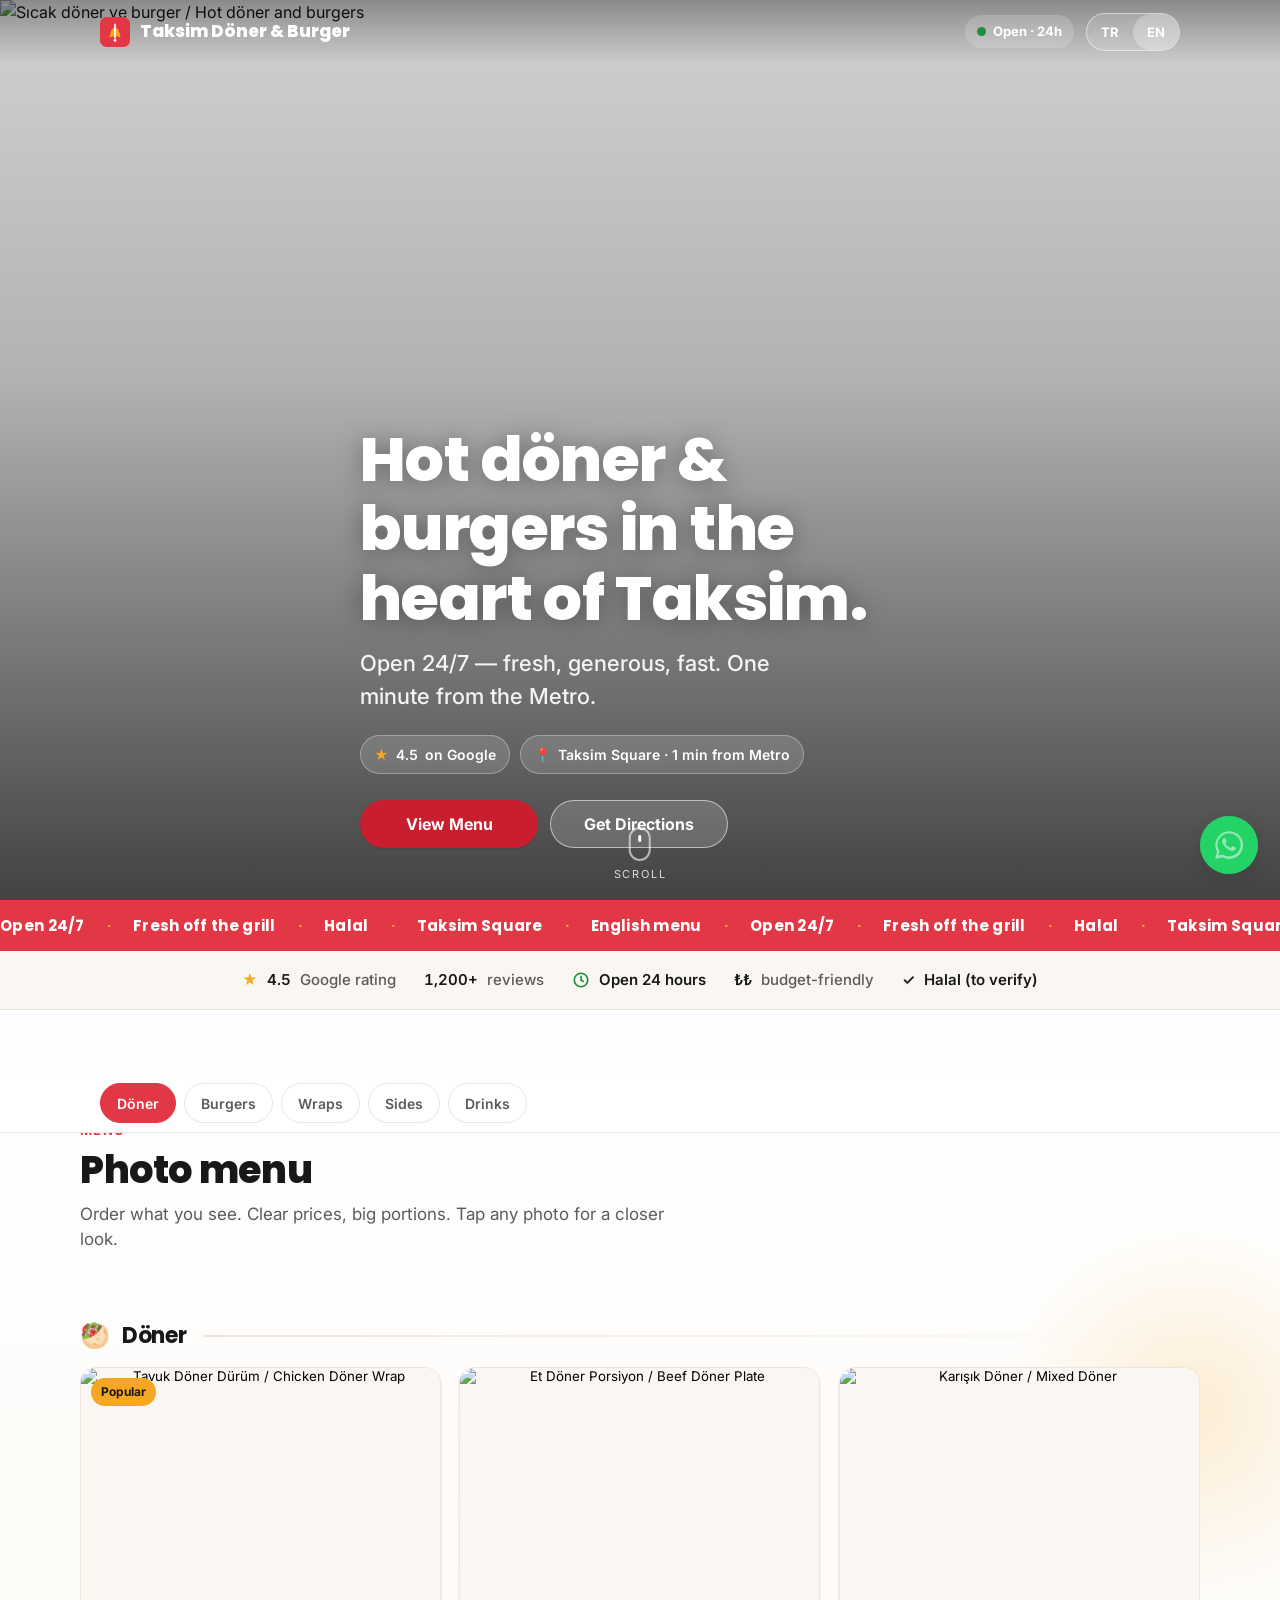
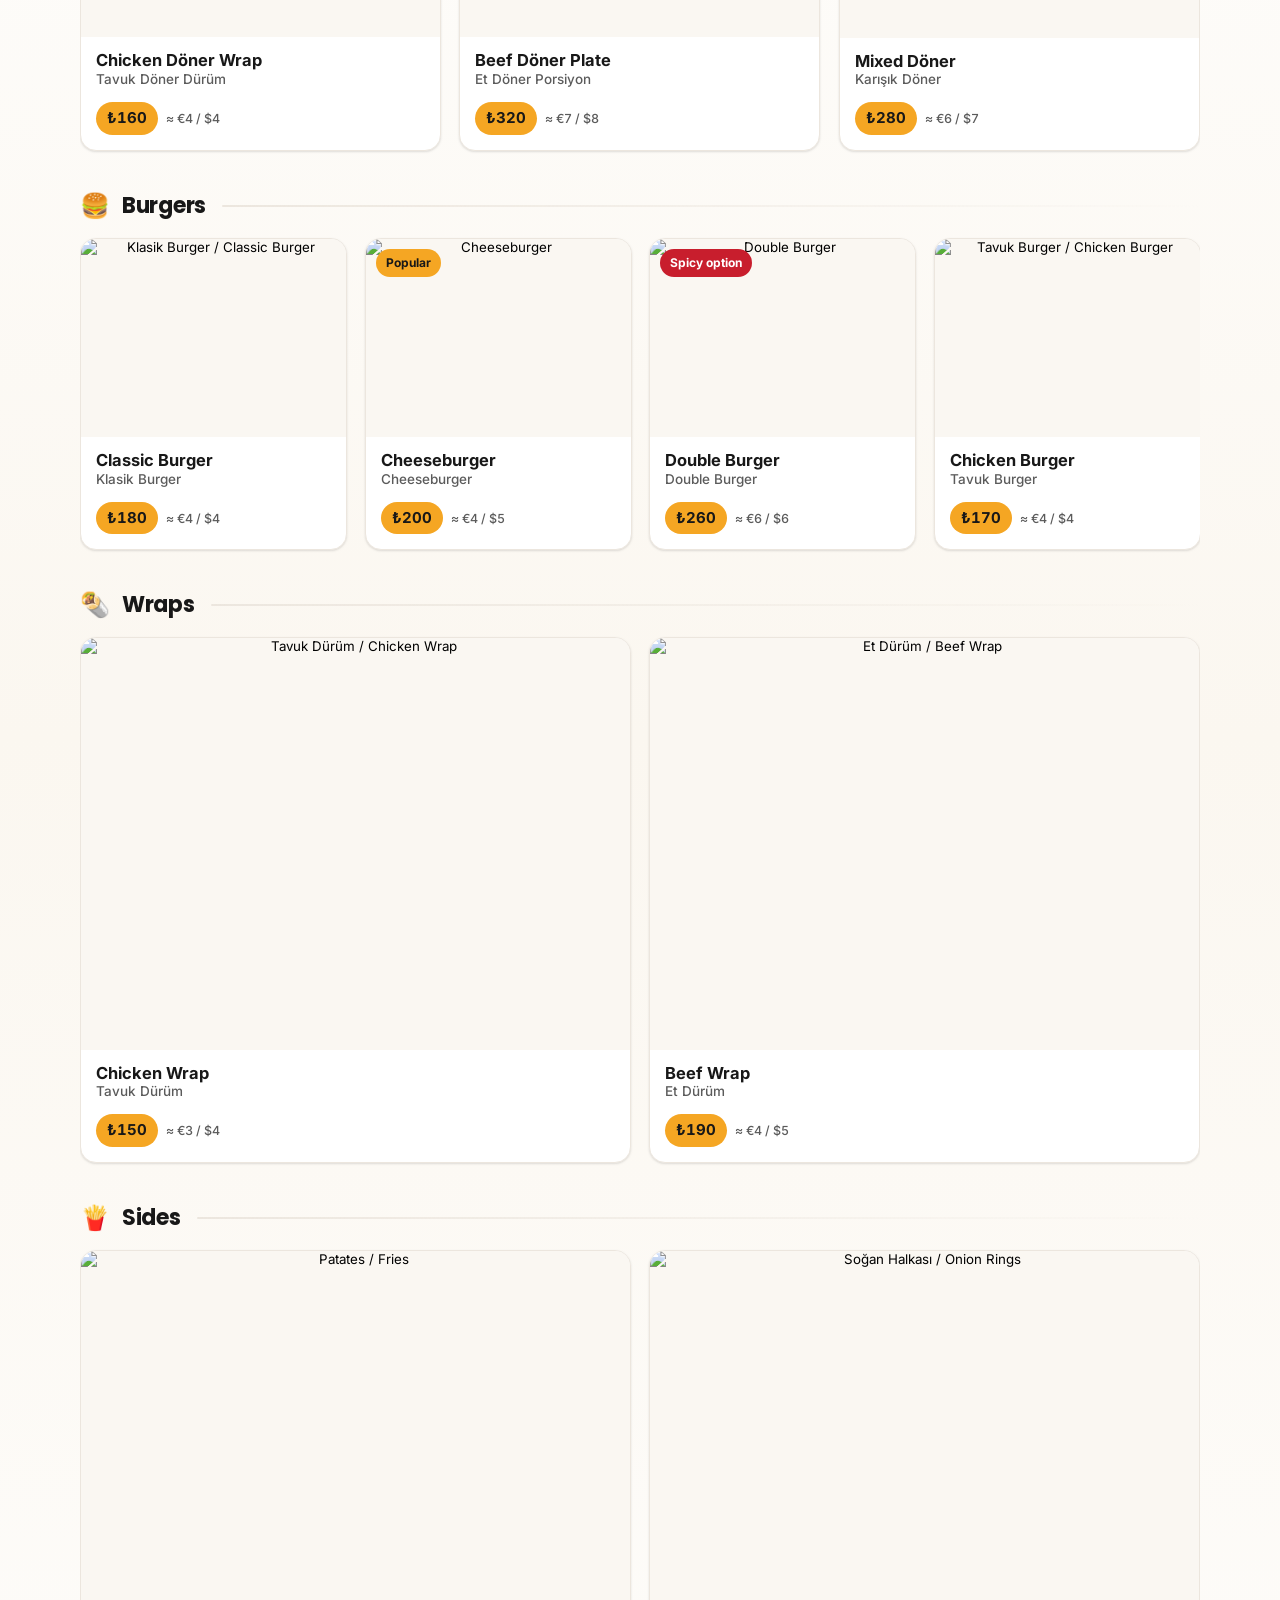
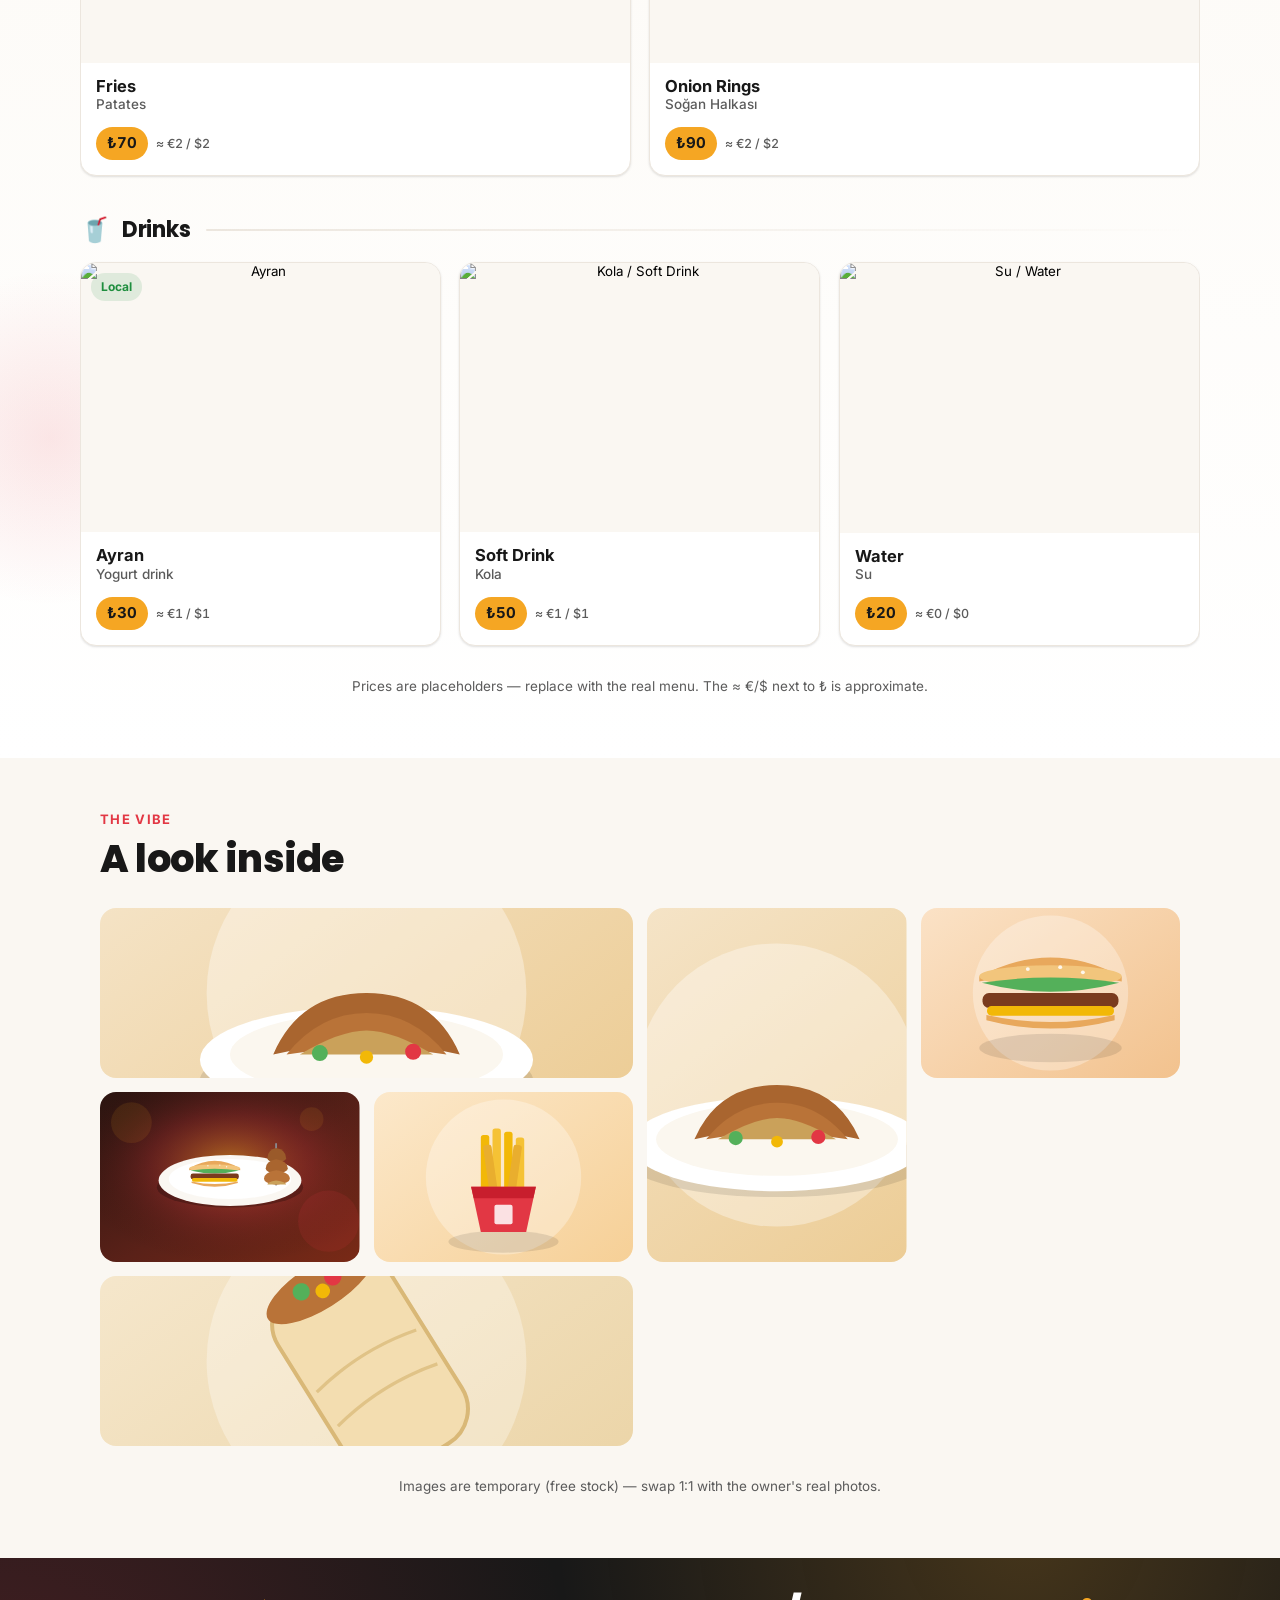
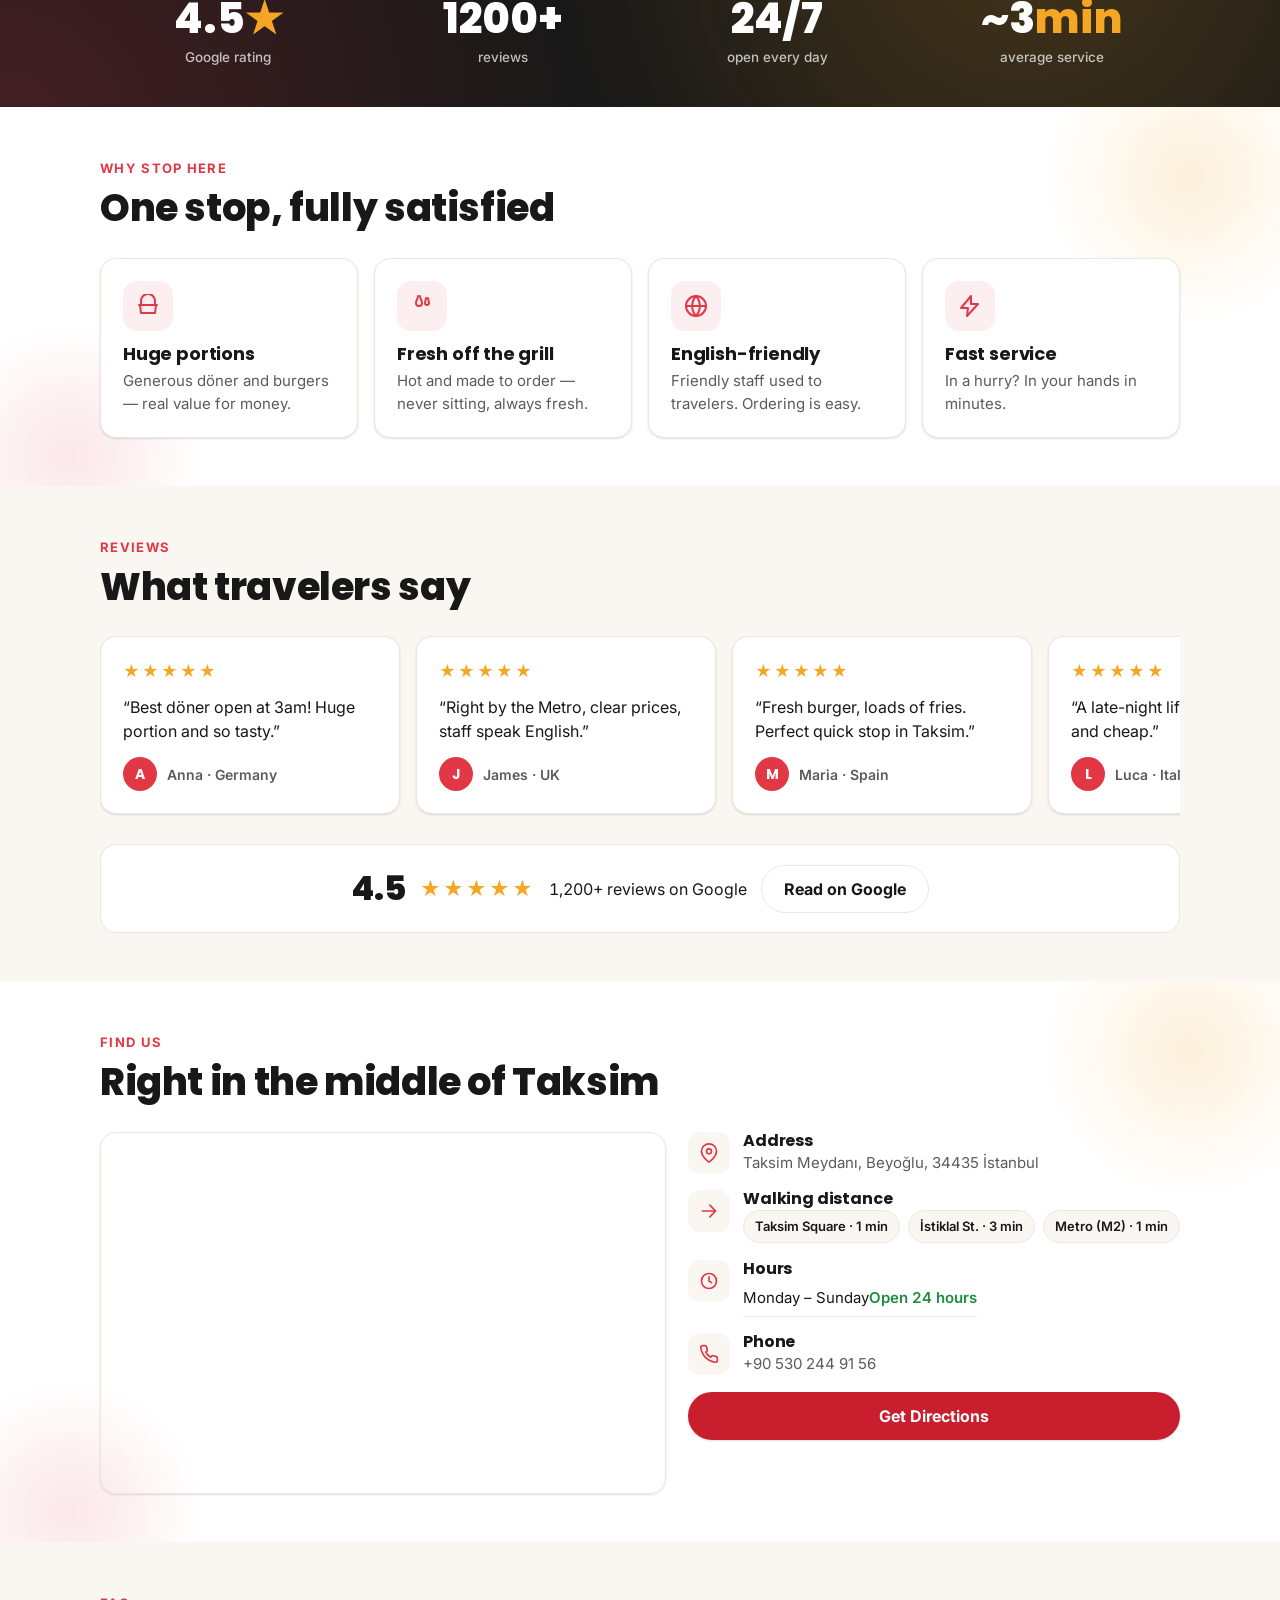
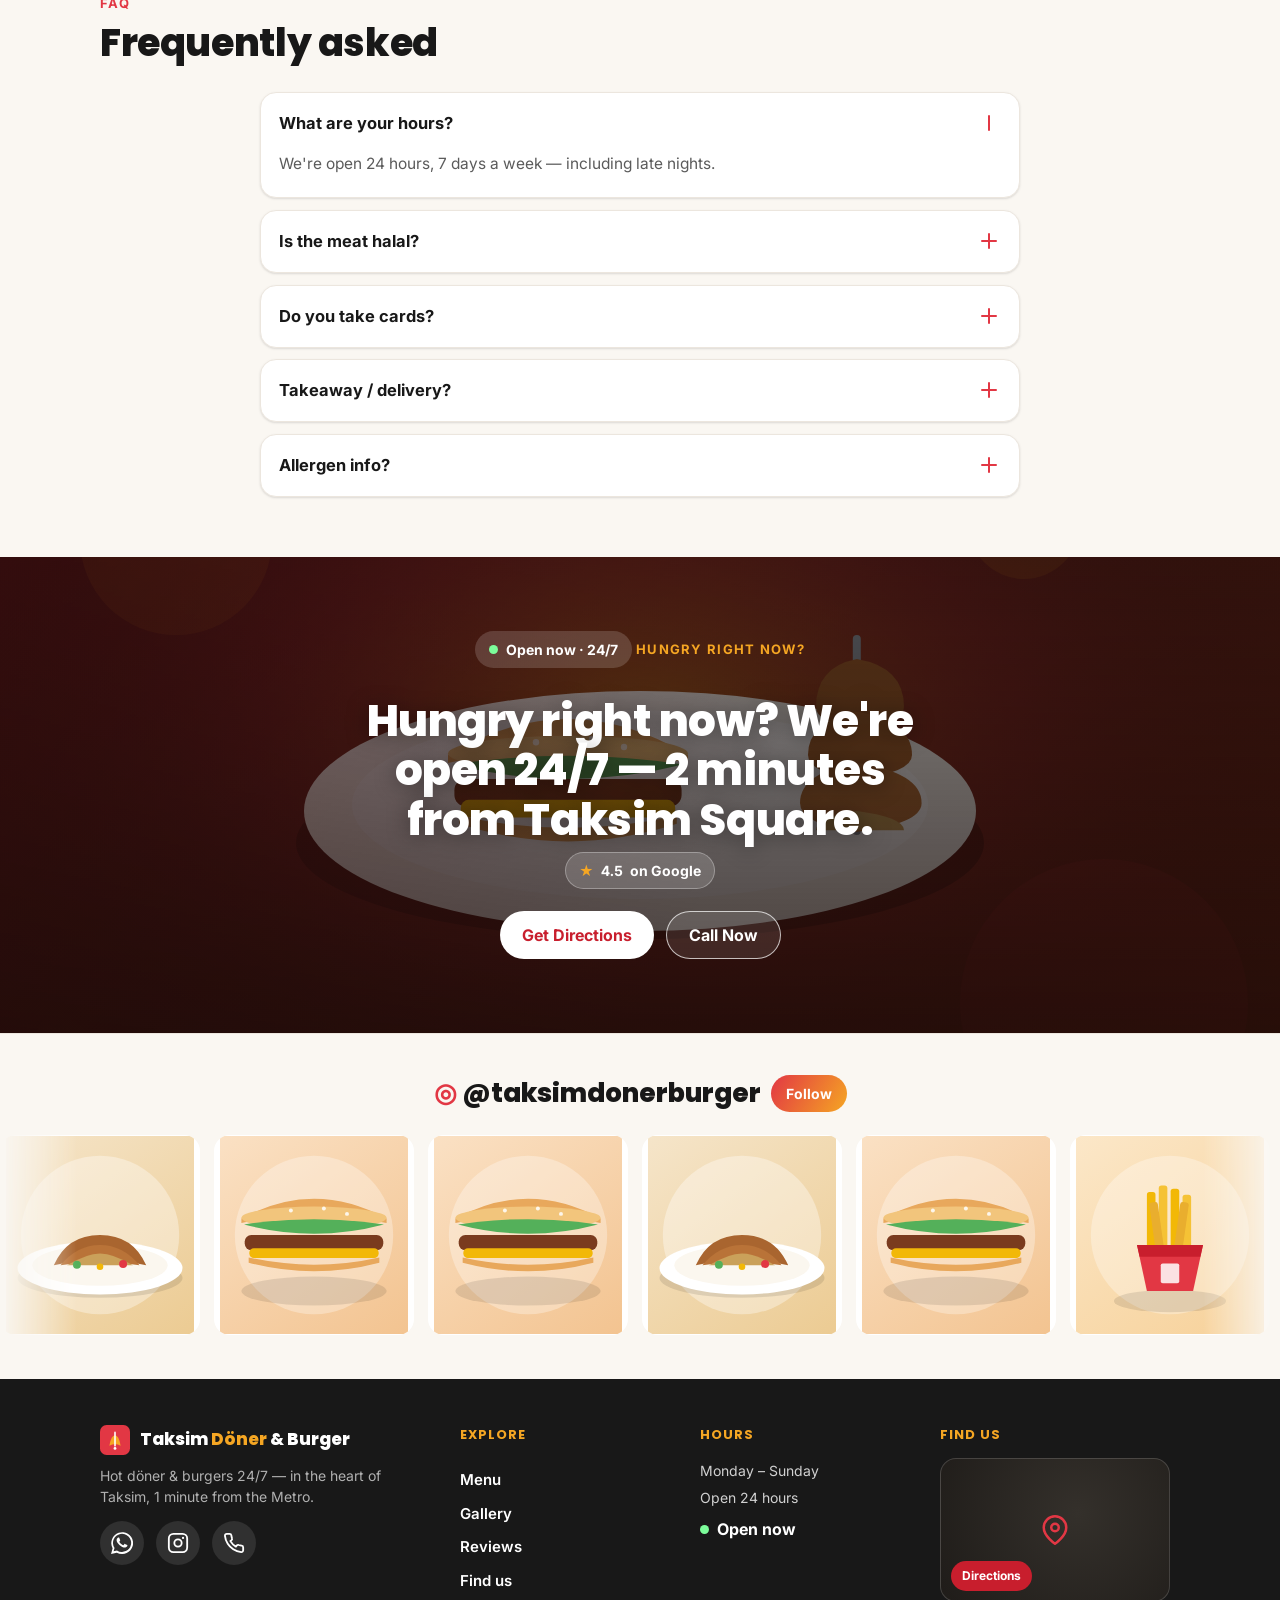
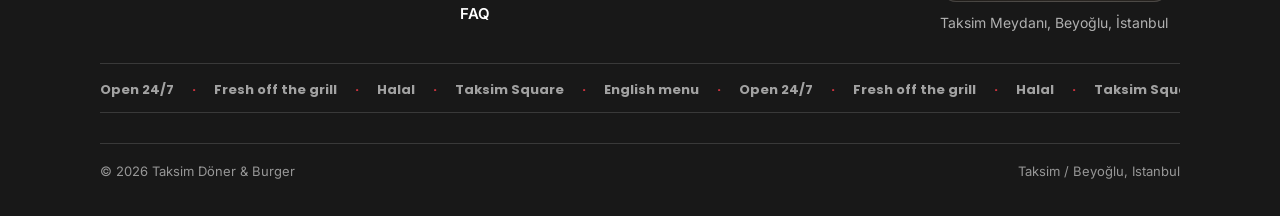
==== commit 0ea31f9c: "Set real phone + WhatsApp number (+90 530 244 91 56) Replace tel:, wa.me, display text and JSON-LD t" ====
--- a/index.html
+++ b/index.html
@@ -8,19 +8,29 @@
   <title>Taksim Döner &amp; Burger — 7/24 Sıcak Döner &amp; Burger | Taksim, İstanbul</title>
   <meta name="description" content="Taksim'in göbeğinde 7/24 açık, taze döner ve burger. Metro'ya 1 dakika. · Hot döner &amp; burgers in the heart of Taksim, open 24/7. 1 min from the Metro." />
 
-  <link rel="canonical" href="https://taksimdonerburger.com/" />
+  <link rel="canonical" href="https://taksimdoner.netlify.app/" />
   <link rel="icon" type="image/svg+xml" href="assets/favicon.svg" />
   <link rel="apple-touch-icon" href="assets/favicon.svg" />
   <link rel="manifest" href="site.webmanifest" />
 
   <!-- Open Graph / Twitter -->
   <meta property="og:type" content="restaurant" />
+  <meta property="og:url" content="https://taksimdoner.netlify.app/" />
+  <meta property="og:site_name" content="Taksim Döner &amp; Burger" />
   <meta property="og:title" content="Taksim Döner &amp; Burger — open 24/7 in the heart of Taksim" />
   <meta property="og:description" content="Taze döner &amp; burger, 7/24 açık. Metro'ya 1 dakika. · Fresh döner &amp; burgers, open 24/7, 1 min from the Metro." />
-  <meta property="og:image" content="assets/og.svg" />
+  <meta property="og:image" content="https://taksimdoner.netlify.app/assets/og-image.jpg" />
+  <meta property="og:image:secure_url" content="https://taksimdoner.netlify.app/assets/og-image.jpg" />
+  <meta property="og:image:type" content="image/jpeg" />
+  <meta property="og:image:width" content="1200" />
+  <meta property="og:image:height" content="630" />
+  <meta property="og:image:alt" content="Taksim Döner &amp; Burger — 7/24, Taksim Meydanı" />
   <meta property="og:locale" content="tr_TR" />
   <meta property="og:locale:alternate" content="en_US" />
   <meta name="twitter:card" content="summary_large_image" />
+  <meta name="twitter:title" content="Taksim Döner &amp; Burger — open 24/7 in Taksim" />
+  <meta name="twitter:description" content="Hot döner &amp; burgers in the heart of Taksim, open 24/7. 1 min from the Metro." />
+  <meta name="twitter:image" content="https://taksimdoner.netlify.app/assets/og-image.jpg" />
 
   <!-- Preconnect to media/lib CDNs -->
   <link rel="preconnect" href="https://images.unsplash.com" crossorigin />
@@ -35,9 +45,9 @@
     "@context": "https://schema.org",
     "@type": "Restaurant",
     "name": "Taksim Döner & Burger",
-    "image": "https://taksimdonerburger.com/assets/og.svg",
-    "url": "https://taksimdonerburger.com/",
-    "telephone": "+90XXXXXXXXXX",
+    "image": "https://taksimdoner.netlify.app/assets/og-image.jpg",
+    "url": "https://taksimdoner.netlify.app/",
+    "telephone": "+905302449156",
     "servesCuisine": ["Döner", "Turkish", "Burgers", "Fast Food", "Halal"],
     "priceRange": "₺₺",
     "address": { "@type": "PostalAddress", "streetAddress": "Taksim Meydanı, Beyoğlu", "addressLocality": "İstanbul", "addressRegion": "İstanbul", "postalCode": "34435", "addressCountry": "TR" },
@@ -70,7 +80,7 @@
         <button id="btnTR" type="button" aria-pressed="true">TR</button>
         <button id="btnEN" type="button" aria-pressed="false">EN</button>
       </div>
-      <a class="icon-btn topbar-phone" href="tel:+90XXXXXXXXXX" aria-label="Call / Ara">
+      <a class="icon-btn topbar-phone" href="tel:+905302449156" aria-label="Call / Ara">
         <svg width="22" height="22" viewBox="0 0 24 24" fill="none" stroke="currentColor" stroke-width="2" stroke-linecap="round" stroke-linejoin="round"><path d="M22 16.92v3a2 2 0 0 1-2.18 2 19.79 19.79 0 0 1-8.63-3.07 19.5 19.5 0 0 1-6-6 19.79 19.79 0 0 1-3.07-8.67A2 2 0 0 1 4.11 2h3a2 2 0 0 1 2 1.72c.13 1.05.36 2.07.7 3.06a2 2 0 0 1-.45 2.11L8.09 9.91a16 16 0 0 0 6 6l1.02-1.27a2 2 0 0 1 2.11-.45c.99.34 2.01.57 3.06.7A2 2 0 0 1 22 16.92z"/></svg>
       </a>
     </div>
@@ -384,7 +394,7 @@
           </div>
           <div class="info-row reveal">
             <span class="ic"><svg width="20" height="20" viewBox="0 0 24 24" fill="none" stroke="currentColor" stroke-width="2" stroke-linecap="round" stroke-linejoin="round"><path d="M22 16.92v3a2 2 0 0 1-2.18 2 19.79 19.79 0 0 1-8.63-3.07 19.5 19.5 0 0 1-6-6 19.79 19.79 0 0 1-3.07-8.67A2 2 0 0 1 4.11 2h3a2 2 0 0 1 2 1.72c.13 1.05.36 2.07.7 3.06a2 2 0 0 1-.45 2.11L8.09 9.91a16 16 0 0 0 6 6l1.02-1.27a2 2 0 0 1 2.11-.45c.99.34 2.01.57 3.06.7A2 2 0 0 1 22 16.92z"/></svg></span>
-            <div><h3 data-tr="Telefon" data-en="Phone">Telefon</h3><p><a href="tel:+90XXXXXXXXXX" data-copy="+90XXXXXXXXXX">+90 XXX XXX XX XX</a></p></div>
+            <div><h3 data-tr="Telefon" data-en="Phone">Telefon</h3><p><a href="tel:+905302449156" data-copy="+905302449156">+90 530 244 91 56</a></p></div>
           </div>
           <a class="btn btn-primary reveal" href="https://www.google.com/maps/place/Taksim+D%C3%B6ner+%26+Burger/@41.0364979,28.9826732,17z" target="_blank" rel="noopener" data-tr="Yol Tarifi Al" data-en="Get Directions">Yol Tarifi Al</a>
         </div>
@@ -437,7 +447,7 @@
       <span class="rating-chip"><span class="star">★</span> <span class="tnum">4.5</span> <span data-tr="Google'da" data-en="on Google">Google'da</span></span>
       <div class="cta-row">
         <a class="btn btn-white" href="https://www.google.com/maps/place/Taksim+D%C3%B6ner+%26+Burger/@41.0364979,28.9826732,17z" target="_blank" rel="noopener" data-tr="Yol Tarifi Al" data-en="Get Directions">Yol Tarifi Al</a>
-        <a class="btn btn-outline" href="tel:+90XXXXXXXXXX" data-tr="Hemen Ara" data-en="Call Now">Hemen Ara</a>
+        <a class="btn btn-outline" href="tel:+905302449156" data-tr="Hemen Ara" data-en="Call Now">Hemen Ara</a>
       </div>
     </div>
   </section>
@@ -461,9 +471,9 @@
           <a class="brandmark" href="#top"><img class="logo" src="assets/favicon.svg" width="30" height="30" alt="" /><span>Taksim <span style="color:var(--amber)">Döner</span> &amp; Burger</span></a>
           <p data-tr="7/24 sıcak döner &amp; burger — Taksim'in göbeğinde, Metro'ya 1 dakika." data-en="Hot döner &amp; burgers 24/7 — in the heart of Taksim, 1 minute from the Metro.">7/24 sıcak döner &amp; burger — Taksim'in göbeğinde, Metro'ya 1 dakika.</p>
           <div class="social">
-            <a href="https://wa.me/90XXXXXXXXXX" target="_blank" rel="noopener" aria-label="WhatsApp"><svg width="22" height="22" viewBox="0 0 24 24" fill="currentColor"><path d="M.06 24l1.7-6.2A11.9 11.9 0 1 1 12 24a11.9 11.9 0 0 1-5.7-1.46L.06 24zM6.6 20.1l.36.22a9.9 9.9 0 1 0-3.34-3.32l.23.37-1 3.66 3.75-.93zM17.9 14.3c-.07-.12-.27-.2-.56-.34s-1.72-.85-1.99-.95-.46-.14-.65.14-.74.95-.9 1.14-.34.21-.62.07a8.1 8.1 0 0 1-2.39-1.47 9 9 0 0 1-1.65-2.06c-.17-.3 0-.45.13-.6s.28-.34.42-.51a2 2 0 0 0 .28-.47.51.51 0 0 0 0-.49c-.07-.14-.65-1.56-.89-2.14s-.47-.48-.65-.49h-.56a1.06 1.06 0 0 0-.77.36 3.25 3.25 0 0 0-1 2.41 5.66 5.66 0 0 0 1.18 3 12.92 12.92 0 0 0 4.94 4.36 16.6 16.6 0 0 0 1.65.61 4 4 0 0 0 1.82.11 2.98 2.98 0 0 0 1.95-1.37 2.41 2.41 0 0 0 .17-1.38z"/></svg></a>
+            <a href="https://wa.me/905302449156" target="_blank" rel="noopener" aria-label="WhatsApp"><svg width="22" height="22" viewBox="0 0 24 24" fill="currentColor"><path d="M.06 24l1.7-6.2A11.9 11.9 0 1 1 12 24a11.9 11.9 0 0 1-5.7-1.46L.06 24zM6.6 20.1l.36.22a9.9 9.9 0 1 0-3.34-3.32l.23.37-1 3.66 3.75-.93zM17.9 14.3c-.07-.12-.27-.2-.56-.34s-1.72-.85-1.99-.95-.46-.14-.65.14-.74.95-.9 1.14-.34.21-.62.07a8.1 8.1 0 0 1-2.39-1.47 9 9 0 0 1-1.65-2.06c-.17-.3 0-.45.13-.6s.28-.34.42-.51a2 2 0 0 0 .28-.47.51.51 0 0 0 0-.49c-.07-.14-.65-1.56-.89-2.14s-.47-.48-.65-.49h-.56a1.06 1.06 0 0 0-.77.36 3.25 3.25 0 0 0-1 2.41 5.66 5.66 0 0 0 1.18 3 12.92 12.92 0 0 0 4.94 4.36 16.6 16.6 0 0 0 1.65.61 4 4 0 0 0 1.82.11 2.98 2.98 0 0 0 1.95-1.37 2.41 2.41 0 0 0 .17-1.38z"/></svg></a>
             <a href="https://instagram.com/" target="_blank" rel="noopener" aria-label="Instagram"><svg width="22" height="22" viewBox="0 0 24 24" fill="none" stroke="currentColor" stroke-width="2"><rect x="2" y="2" width="20" height="20" rx="5"/><circle cx="12" cy="12" r="4"/><circle cx="17.5" cy="6.5" r="1.2" fill="currentColor" stroke="none"/></svg></a>
-            <a href="tel:+90XXXXXXXXXX" aria-label="Call / Ara"><svg width="22" height="22" viewBox="0 0 24 24" fill="none" stroke="currentColor" stroke-width="2" stroke-linecap="round" stroke-linejoin="round"><path d="M22 16.92v3a2 2 0 0 1-2.18 2 19.79 19.79 0 0 1-8.63-3.07 19.5 19.5 0 0 1-6-6 19.79 19.79 0 0 1-3.07-8.67A2 2 0 0 1 4.11 2h3a2 2 0 0 1 2 1.72c.13 1.05.36 2.07.7 3.06a2 2 0 0 1-.45 2.11L8.09 9.91a16 16 0 0 0 6 6l1.02-1.27a2 2 0 0 1 2.11-.45c.99.34 2.01.57 3.06.7A2 2 0 0 1 22 16.92z"/></svg></a>
+            <a href="tel:+905302449156" aria-label="Call / Ara"><svg width="22" height="22" viewBox="0 0 24 24" fill="none" stroke="currentColor" stroke-width="2" stroke-linecap="round" stroke-linejoin="round"><path d="M22 16.92v3a2 2 0 0 1-2.18 2 19.79 19.79 0 0 1-8.63-3.07 19.5 19.5 0 0 1-6-6 19.79 19.79 0 0 1-3.07-8.67A2 2 0 0 1 4.11 2h3a2 2 0 0 1 2 1.72c.13 1.05.36 2.07.7 3.06a2 2 0 0 1-.45 2.11L8.09 9.91a16 16 0 0 0 6 6l1.02-1.27a2 2 0 0 1 2.11-.45c.99.34 2.01.57 3.06.7A2 2 0 0 1 22 16.92z"/></svg></a>
           </div>
         </div>
         <div class="links">
@@ -504,7 +514,7 @@
       <svg width="22" height="22" viewBox="0 0 24 24" fill="none" stroke="currentColor" stroke-width="2" stroke-linecap="round" stroke-linejoin="round"><path d="M21 10c0 7-9 13-9 13s-9-6-9-13a9 9 0 0 1 18 0z"/><circle cx="12" cy="10" r="3"/></svg>
       <span class="lbl" data-tr="Yol Tarifi" data-en="Directions">Yol Tarifi</span>
     </a>
-    <a class="call" href="tel:+90XXXXXXXXXX">
+    <a class="call" href="tel:+905302449156">
       <svg width="22" height="22" viewBox="0 0 24 24" fill="none" stroke="currentColor" stroke-width="2" stroke-linecap="round" stroke-linejoin="round"><path d="M22 16.92v3a2 2 0 0 1-2.18 2 19.79 19.79 0 0 1-8.63-3.07 19.5 19.5 0 0 1-6-6 19.79 19.79 0 0 1-3.07-8.67A2 2 0 0 1 4.11 2h3a2 2 0 0 1 2 1.72c.13 1.05.36 2.07.7 3.06a2 2 0 0 1-.45 2.11L8.09 9.91a16 16 0 0 0 6 6l1.02-1.27a2 2 0 0 1 2.11-.45c.99.34 2.01.57 3.06.7A2 2 0 0 1 22 16.92z"/></svg>
       <span class="lbl" data-tr="Ara" data-en="Call">Ara</span>
     </a>
@@ -515,7 +525,7 @@
   </nav>
 
   <!-- Floating WhatsApp (desktop) -->
-  <a class="wa-float" href="https://wa.me/90XXXXXXXXXX" target="_blank" rel="noopener" aria-label="WhatsApp">
+  <a class="wa-float" href="https://wa.me/905302449156" target="_blank" rel="noopener" aria-label="WhatsApp">
     <svg width="28" height="28" viewBox="0 0 24 24" fill="currentColor"><path d="M.06 24l1.7-6.2A11.9 11.9 0 1 1 12 24a11.9 11.9 0 0 1-5.7-1.46L.06 24zM6.6 20.1l.36.22a9.9 9.9 0 1 0-3.34-3.32l.23.37-1 3.66 3.75-.93zM17.9 14.3c-.07-.12-.27-.2-.56-.34s-1.72-.85-1.99-.95-.46-.14-.65.14-.74.95-.9 1.14-.34.21-.62.07a8.1 8.1 0 0 1-2.39-1.47 9 9 0 0 1-1.65-2.06c-.17-.3 0-.45.13-.6s.28-.34.42-.51a2 2 0 0 0 .28-.47.51.51 0 0 0 0-.49c-.07-.14-.65-1.56-.89-2.14s-.47-.48-.65-.49h-.56a1.06 1.06 0 0 0-.77.36 3.25 3.25 0 0 0-1 2.41 5.66 5.66 0 0 0 1.18 3 12.92 12.92 0 0 0 4.94 4.36 16.6 16.6 0 0 0 1.65.61 4 4 0 0 0 1.82.11 2.98 2.98 0 0 0 1.95-1.37 2.41 2.41 0 0 0 .17-1.38z"/></svg>
   </a>
 
